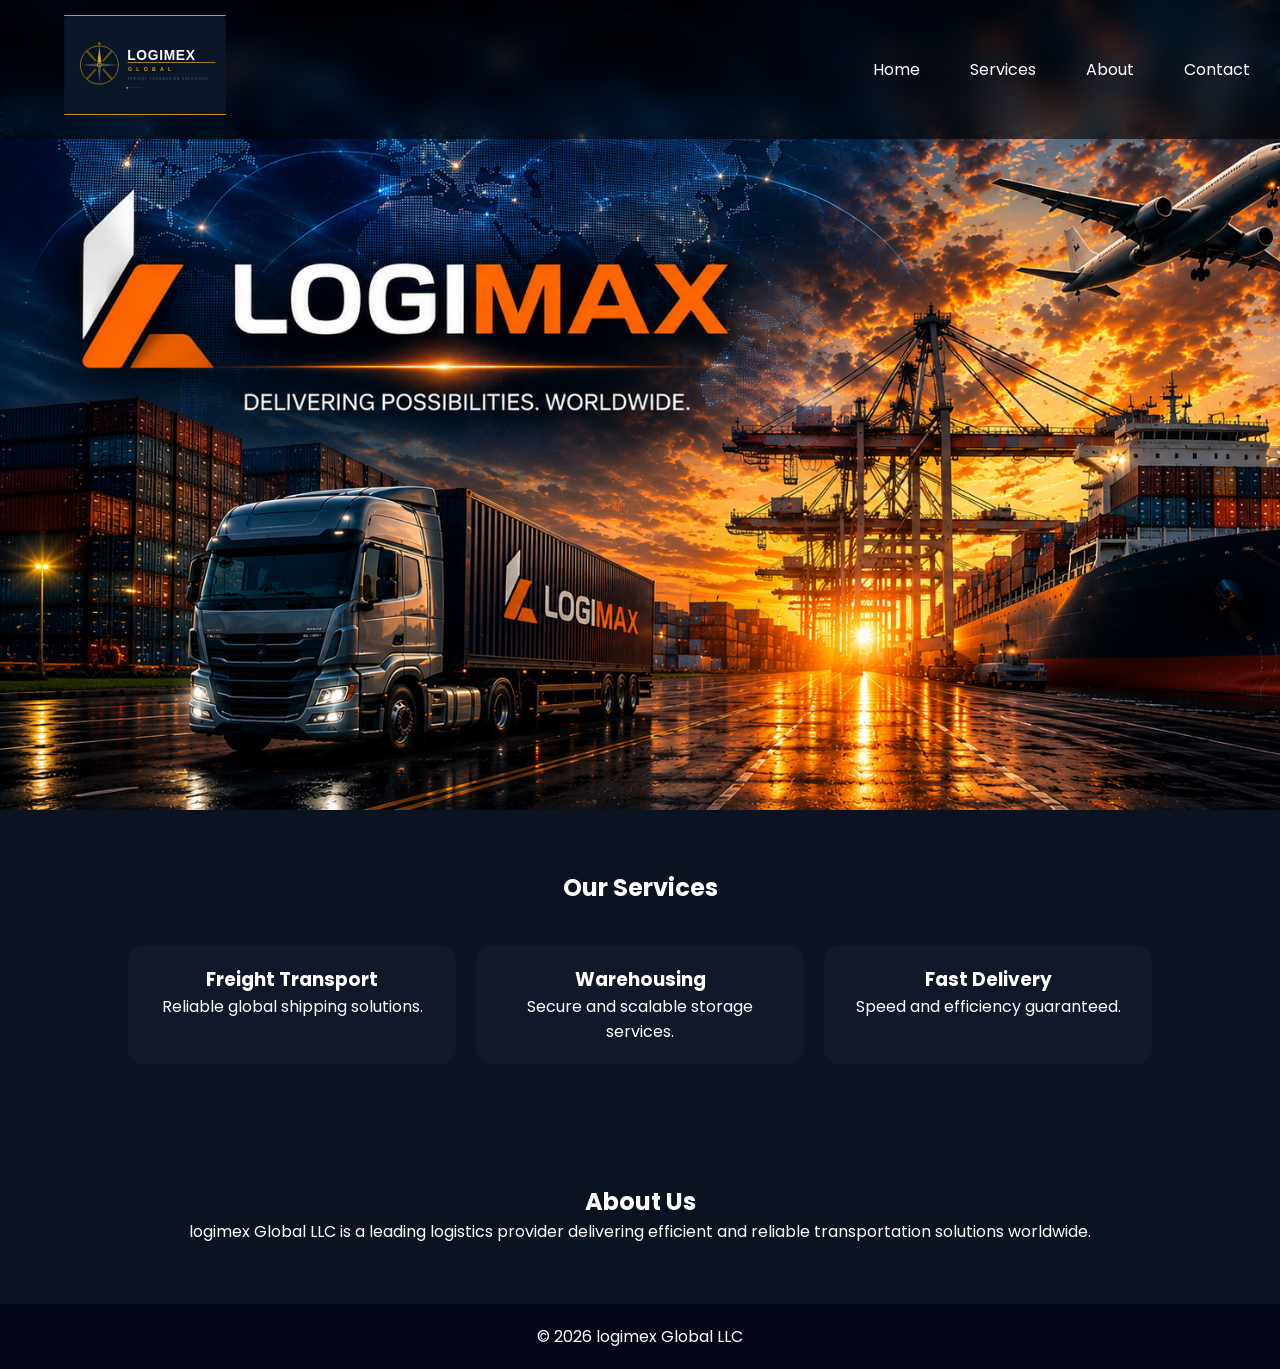
==== index.html @ 24a919c4 "fix logo redirection" ====
<!DOCTYPE html>
<html lang="en">
<head>
  <meta charset="UTF-8">
  <title>logimex Global LLC</title>
  <meta name="viewport" content="width=device-width, initial-scale=1.0">

  <!-- SEO -->
  <meta name="description" content="logimex Global LLC - Premium logistics solutions worldwide">

  <!-- Styles -->
  <link rel="stylesheet" href="style.css">

  <!-- Google Font -->
  <link href="https://fonts.googleapis.com/css2?family=Poppins:wght@300;500;700&display=swap" rel="stylesheet">
</head>

<body>

<!-- NAVBAR -->
<header class="navbar">
  <div class="container">

    <!-- LOGO -->
    <div class="logo">
      <a href="/logimax/#">
        <img src="./assets/logo.svg" alt="Logimex">
      </a>
    </div>

    <!-- NAV LINKS -->
    <nav id="nav-menu" class="nav-menu">
      <a href="#">Home</a>
      <a href="#">Services</a>
      <a href="#">About</a>
      <a href="#">Contact</a>
    </nav>

    <!-- MOBILE MENU BUTTON -->
    <div id="menu-toggle" class="menu-toggle">
      <span></span>
      <span></span>
      <span></span>
    </div>

  </div>
</header>

<!-- HERO -->
<section class="hero">
  <!-- <h1>logimex Global LLC</h1>
  <p>Premium Logistics & Supply Chain Solutions</p>
  <button>Get Started</button> -->
</section>

<!-- SERVICES -->
<section class="services">
  <h2>Our Services</h2>

  <div class="cards">
    <div class="card">
      <h3>Freight Transport</h3>
      <p>Reliable global shipping solutions.</p>
    </div>

    <div class="card">
      <h3>Warehousing</h3>
      <p>Secure and scalable storage services.</p>
    </div>

    <div class="card">
      <h3>Fast Delivery</h3>
      <p>Speed and efficiency guaranteed.</p>
    </div>
  </div>
</section>

<!-- ABOUT -->
<section class="about">
  <h2>About Us</h2>
  <p>
    logimex Global LLC is a leading logistics provider delivering efficient and reliable
    transportation solutions worldwide.
  </p>
</section>

<!-- FOOTER -->
<footer>
  <p>© 2026 logimex Global LLC</p>
</footer>

<script src="script.js"></script>
</body>
</html>
---- style.css ----
* {
  margin: 0;
  padding: 0;
  box-sizing: border-box;
  font-family: 'Poppins', sans-serif;
}

body {
  background: #0b1220;
  color: white;
}

/* NAVBAR */
/* Navbar Base */
.navbar {
  position: fixed;
  width: 100%;
  top: 0;
  background: rgba(0,0,0,0.6);
  backdrop-filter: blur(12px);
  z-index: 1000;
}

/* LOGO */
.logo img {
  height: 100px;
}


.container {
  display: flex;
  justify-content: space-between;
  align-items: center;
  padding: 15px 30px;
}

.logo {
  color: #fff;
  font-size: 22px;
  font-weight: bold;
}

.navbar a {
  color: white;
  margin-left: 20px;
  text-decoration: none;
}

/* HERO */
.hero {
  height: 90vh;
  display: flex;
  flex-direction: column;
  justify-content: center;
  align-items: center;
  background: linear-gradient(135deg, #1e3c72, #2a5298);
  text-align: center;
  background-image: url("./assets/background-desktop.png");
  background-size: cover;
}

.hero h1 {
  font-size: 3rem;
  animation: fadeIn 1s ease-in-out;
}

.hero p {
  margin: 15px 0;
}

.hero button {
  padding: 12px 25px;
  border: none;
  background: white;
  color: black;
  cursor: pointer;
  border-radius: 30px;
  transition: 0.3s;
}

.hero button:hover {
  transform: scale(1.1);
}

/* SERVICES */
.services {
  padding: 60px 10%;
  text-align: center;
}

.cards {
  display: flex;
  gap: 20px;
  margin-top: 40px;
}

.card {
  flex: 1;
  padding: 20px;
  background: #111827;
  border-radius: 15px;
  transition: 0.3s;
}

.card:hover {
  transform: translateY(-10px);
  background: #1f2937;
}

/* ABOUT */
.about {
  padding: 60px 10%;
  text-align: center;
}

/* FOOTER */
footer {
  text-align: center;
  padding: 20px;
  background: #020617;
}


/* Desktop Menu */
.nav-menu {
  display: flex;
  gap: 30px;
}

.nav-menu a {
  color: #fff;
  text-decoration: none;
  transition: 0.3s;
}

.nav-menu a:hover {
  color: #00c6ff;
}


/* Hamburger */
.menu-toggle {
  display: none;
  flex-direction: column;
  cursor: pointer;
}

.menu-toggle span {
  height: 3px;
  width: 25px;
  background: #fff;
  margin: 4px 0;
  transition: 0.4s;
}

/* ANIMATION */
@keyframes fadeIn {
  from { opacity: 0; transform: translateY(20px);}
  to { opacity: 1; transform: translateY(0);}
}

/* MOBILE */
@media(max-width: 768px) {

  .hero {
  height: 90vh;
  display: flex;
  flex-direction: column;
  justify-content: center;
  align-items: center;
  background: linear-gradient(135deg, #1e3c72, #2a5298);
  text-align: center;
  background-image: url("./assets/background-mobile.png");
  background-size: cover;
}

  .cards {
    flex-direction: column;
  }

  .hero h1 {
    font-size: 2rem;
  }

  .navbar {
    flex-direction: column;
    align-items: center;
  }
   .menu-toggle {
    display: flex;
  }

  .nav-menu {
    position: absolute;
    top: 70px;
    right: 0;
    background: rgba(0,0,0,0.9);
    width: 100%;
    flex-direction: column;
    align-items: center;
    gap: 20px;
    padding: 20px 0;

    transform: translateY(-200%);
    transition: 0.4s ease;
  }

  .nav-menu.active {
    transform: translateY(0);
  }
}
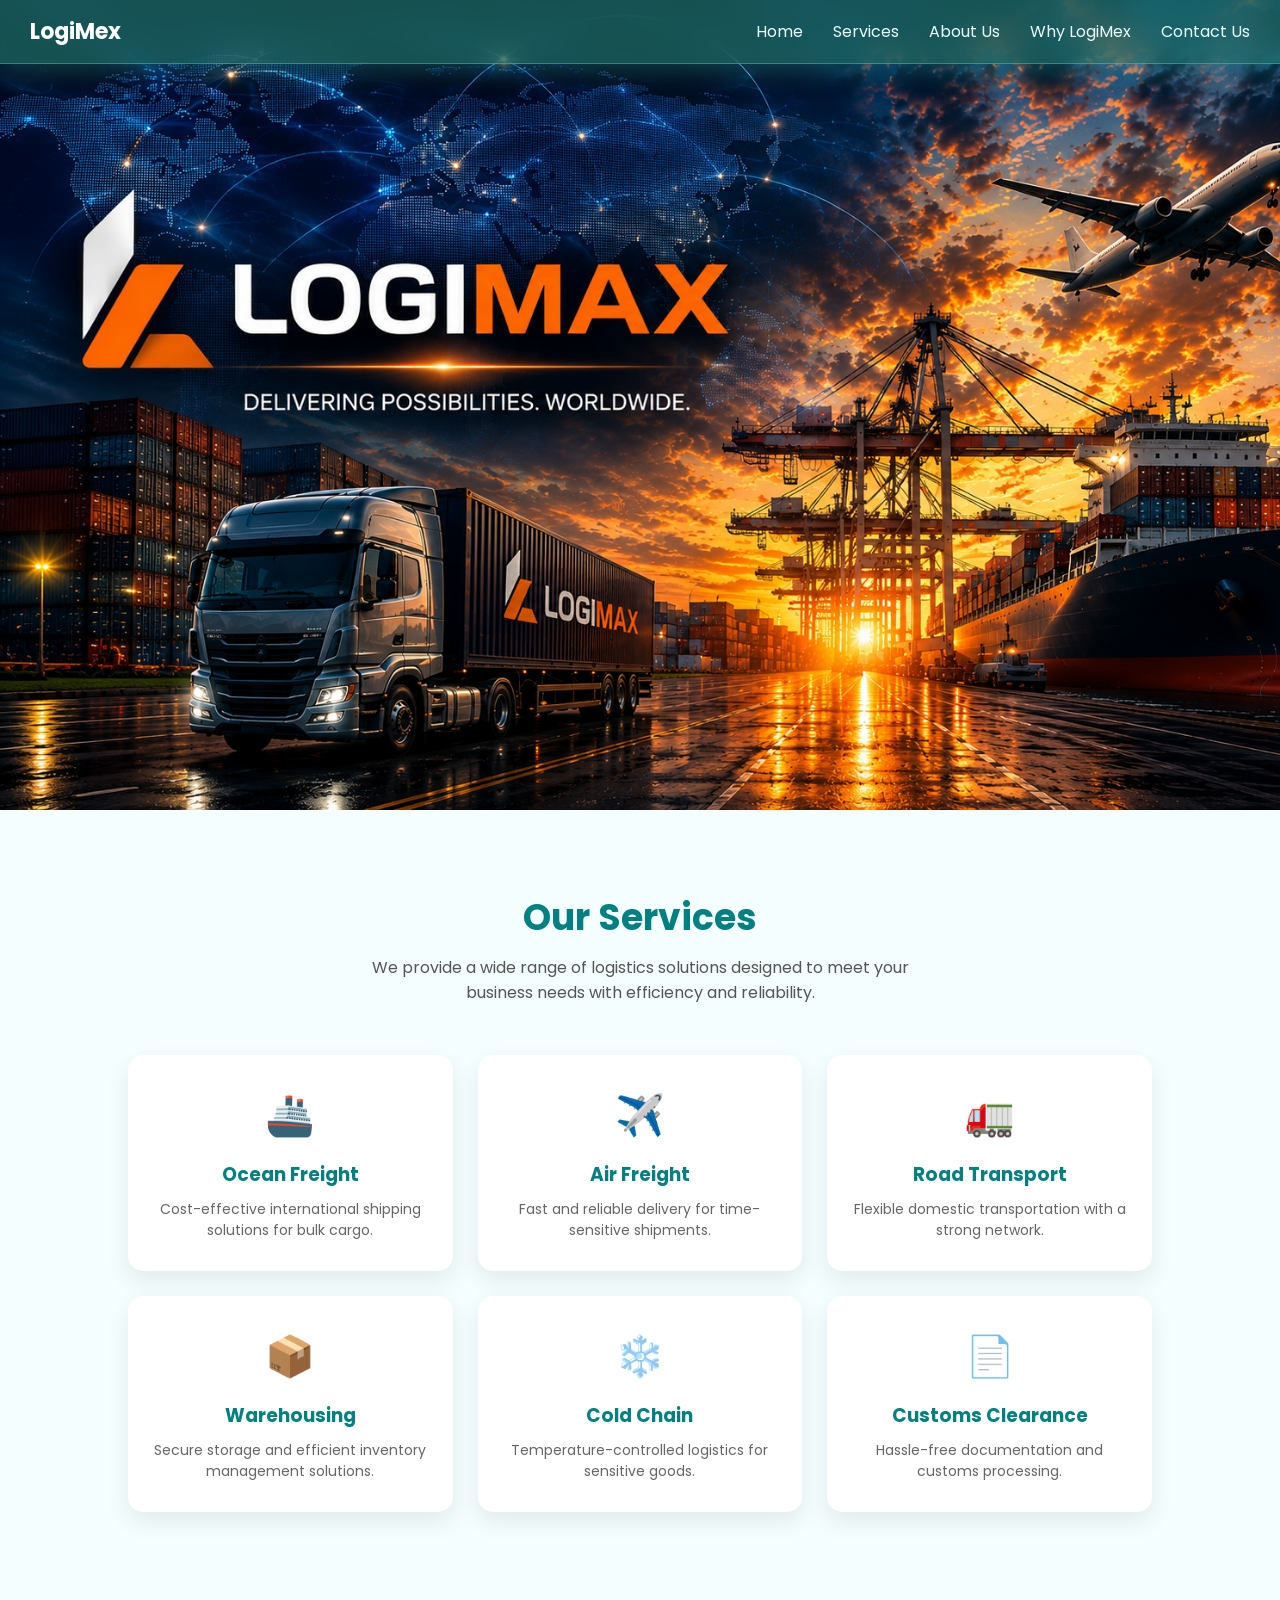
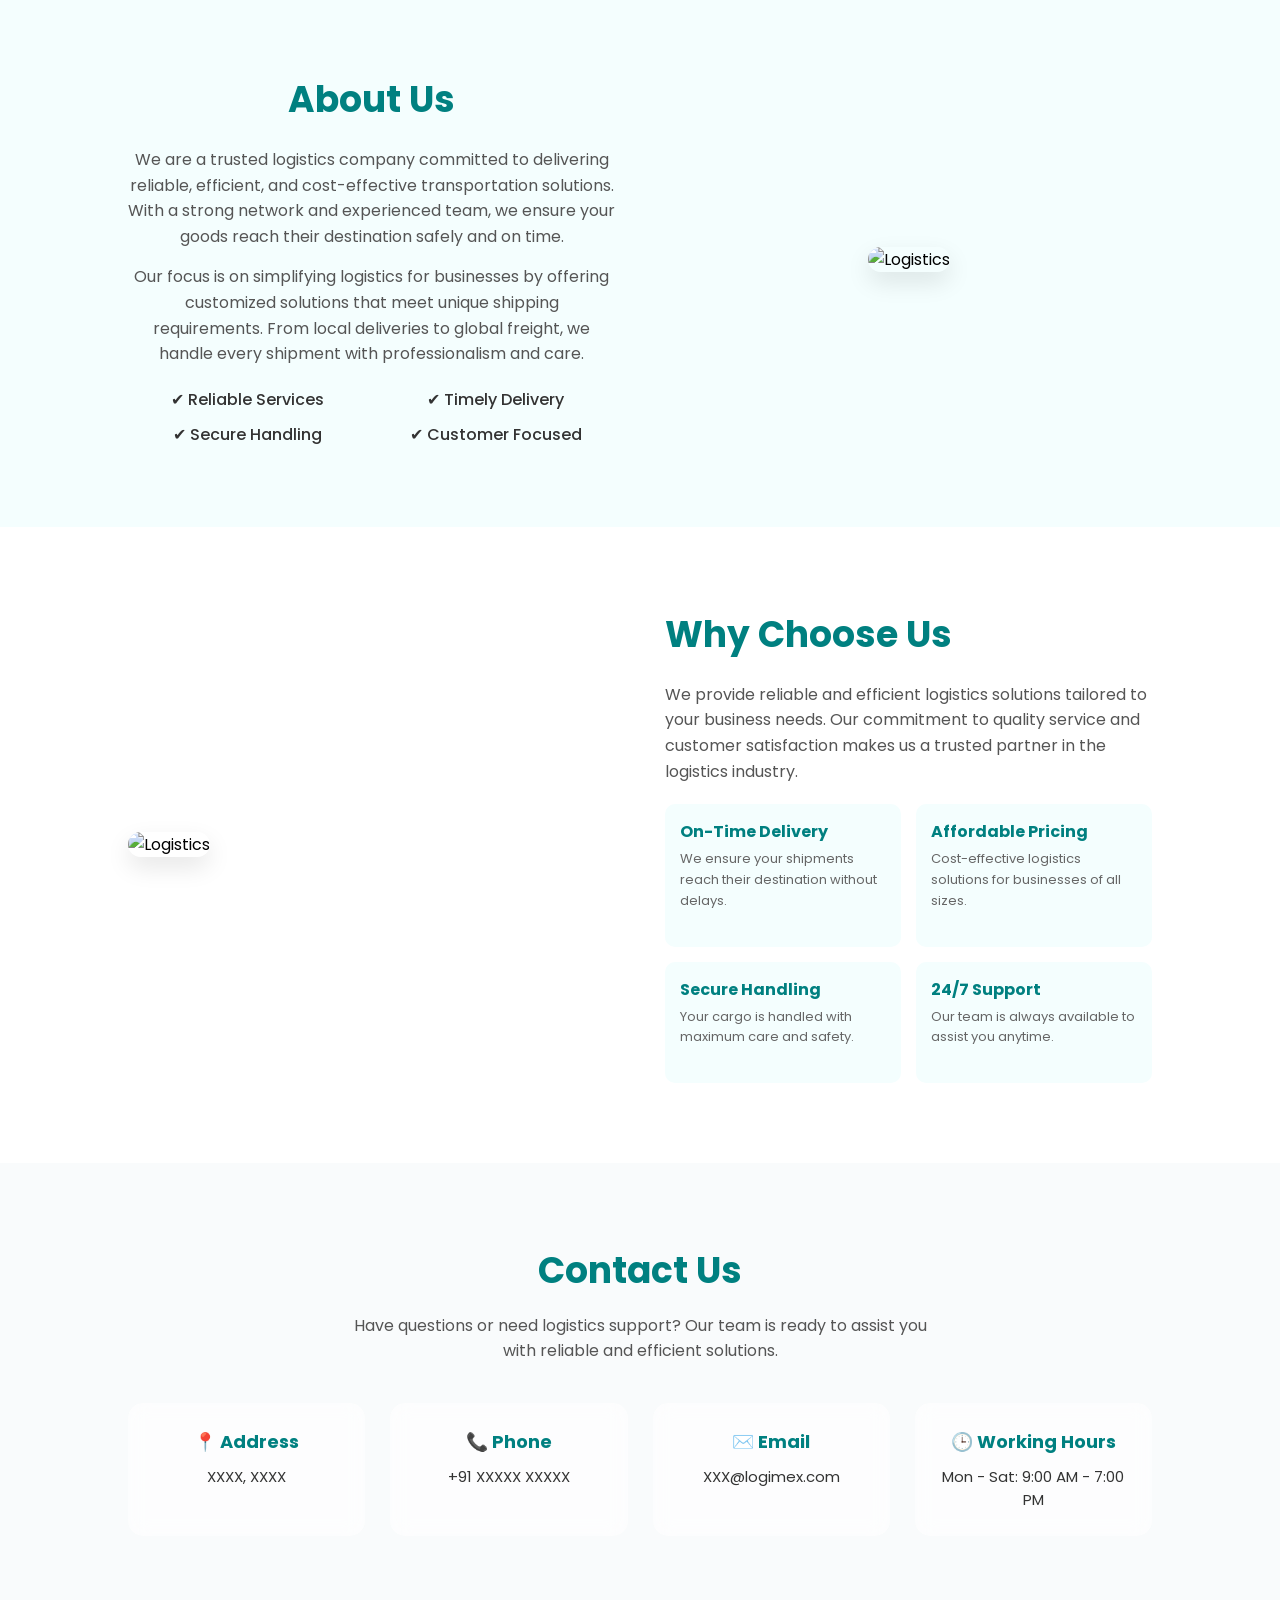
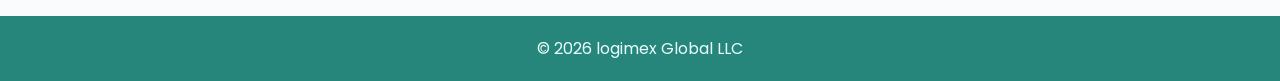
==== commit a7d75999: "Updated design" ====
--- a/index.html
+++ b/index.html
@@ -1,5 +1,6 @@
 <!DOCTYPE html>
 <html lang="en">
+
 <head>
   <meta charset="UTF-8">
   <title>logimex Global LLC</title>
@@ -17,78 +18,222 @@
 
 <body>
 
-<!-- NAVBAR -->
-<header class="navbar">
-  <div class="container">
-
-    <!-- LOGO -->
-    <div class="logo">
-      <a href="/logimax/#">
-        <img src="./assets/logo.svg" alt="Logimex">
-      </a>
-    </div>
-
-    <!-- NAV LINKS -->
-    <nav id="nav-menu" class="nav-menu">
-      <a href="#">Home</a>
-      <a href="#">Services</a>
-      <a href="#">About</a>
-      <a href="#">Contact</a>
-    </nav>
-
-    <!-- MOBILE MENU BUTTON -->
-    <div id="menu-toggle" class="menu-toggle">
-      <span></span>
-      <span></span>
-      <span></span>
-    </div>
-
-  </div>
-</header>
-
-<!-- HERO -->
-<section class="hero">
-  <!-- <h1>logimex Global LLC</h1>
+  <!-- NAVBAR -->
+  <header class="navbar">
+    <div class="container">
+
+      <!-- LOGO -->
+      <div class="logo">
+        LogiMex
+      </div>
+
+      <!-- NAV LINKS -->
+      <nav id="nav-menu" class="nav-menu">
+        <a href="#">Home</a>
+        <a href="#services">Services</a>
+        <a href="#about-us">About Us</a>
+        <a href="#why-choose-us">Why LogiMex</a>
+        <a href="#contact-us">Contact Us</a>
+      </nav>
+
+      <!-- MOBILE MENU BUTTON -->
+      <div id="menu-toggle" class="menu-toggle">
+        <span></span>
+        <span></span>
+        <span></span>
+      </div>
+
+    </div>
+  </header>
+
+  <!-- HERO -->
+  <section class="hero">
+    <!-- <h1>logimex Global LLC</h1>
   <p>Premium Logistics & Supply Chain Solutions</p>
   <button>Get Started</button> -->
-</section>
-
-<!-- SERVICES -->
-<section class="services">
-  <h2>Our Services</h2>
-
-  <div class="cards">
-    <div class="card">
-      <h3>Freight Transport</h3>
-      <p>Reliable global shipping solutions.</p>
-    </div>
-
-    <div class="card">
-      <h3>Warehousing</h3>
-      <p>Secure and scalable storage services.</p>
-    </div>
-
-    <div class="card">
-      <h3>Fast Delivery</h3>
-      <p>Speed and efficiency guaranteed.</p>
-    </div>
-  </div>
-</section>
-
-<!-- ABOUT -->
-<section class="about">
-  <h2>About Us</h2>
-  <p>
-    logimex Global LLC is a leading logistics provider delivering efficient and reliable
-    transportation solutions worldwide.
-  </p>
-</section>
-
-<!-- FOOTER -->
-<footer>
-  <p>© 2026 logimex Global LLC</p>
-</footer>
-
-<script src="script.js"></script>
+  </section>
+
+  <!-- SERVICES SECTION -->
+  <section class="services" id="services">
+    <div class="services-container">
+
+      <!-- HEADING -->
+      <div class="services-header">
+        <h2>Our Services</h2>
+        <p>
+          We provide a wide range of logistics solutions designed to meet your business needs
+          with efficiency and reliability.
+        </p>
+      </div>
+
+      <!-- SERVICES GRID -->
+      <div class="services-grid">
+
+        <div class="service-card">
+          <div class="icon">🚢</div>
+          <h3>Ocean Freight</h3>
+          <p>Cost-effective international shipping solutions for bulk cargo.</p>
+        </div>
+
+        <div class="service-card">
+          <div class="icon">✈️</div>
+          <h3>Air Freight</h3>
+          <p>Fast and reliable delivery for time-sensitive shipments.</p>
+        </div>
+
+        <div class="service-card">
+          <div class="icon">🚛</div>
+          <h3>Road Transport</h3>
+          <p>Flexible domestic transportation with a strong network.</p>
+        </div>
+
+        <div class="service-card">
+          <div class="icon">📦</div>
+          <h3>Warehousing</h3>
+          <p>Secure storage and efficient inventory management solutions.</p>
+        </div>
+
+        <div class="service-card">
+          <div class="icon">❄️</div>
+          <h3>Cold Chain</h3>
+          <p>Temperature-controlled logistics for sensitive goods.</p>
+        </div>
+
+        <div class="service-card">
+          <div class="icon">📄</div>
+          <h3>Customs Clearance</h3>
+          <p>Hassle-free documentation and customs processing.</p>
+        </div>
+
+      </div>
+
+    </div>
+  </section>
+  <!-- ABOUT -->
+  <!-- ABOUT US SECTION -->
+  <section class="about" id="about-us">
+    <div class="about-container">
+
+      <!-- LEFT CONTENT -->
+      <div class="about-text">
+        <h2>About Us</h2>
+        <p>
+          We are a trusted logistics company committed to delivering reliable, efficient,
+          and cost-effective transportation solutions. With a strong network and experienced
+          team, we ensure your goods reach their destination safely and on time.
+        </p>
+
+        <p>
+          Our focus is on simplifying logistics for businesses by offering customized
+          solutions that meet unique shipping requirements. From local deliveries to
+          global freight, we handle every shipment with professionalism and care.
+        </p>
+
+        <!-- FEATURES -->
+        <div class="about-features">
+          <div>✔ Reliable Services</div>
+          <div>✔ Timely Delivery</div>
+          <div>✔ Secure Handling</div>
+          <div>✔ Customer Focused</div>
+        </div>
+      </div>
+
+      <!-- RIGHT IMAGE -->
+      <div class="about-image">
+        <img src="https://images.unsplash.com/photo-1586528116311-ad8dd3c8310d" alt="Logistics">
+      </div>
+
+    </div>
+  </section>
+
+
+
+  <!-- WHY CHOOSE US SECTION -->
+  <section class="why" id="why">
+    <div class="why-container">
+
+      <!-- LEFT IMAGE -->
+      <div class="why-image">
+        <img src="https://images.unsplash.com/photo-1601584115197-04ecc0da31d7" alt="Logistics">
+      </div>
+
+      <!-- RIGHT CONTENT -->
+      <div class="why-text">
+        <h2>Why Choose Us</h2>
+        <p>
+          We provide reliable and efficient logistics solutions tailored to your business needs.
+          Our commitment to quality service and customer satisfaction makes us a trusted partner
+          in the logistics industry.
+        </p>
+
+        <!-- FEATURES GRID -->
+        <div class="why-features">
+
+          <div class="why-card">
+            <h3>On-Time Delivery</h3>
+            <p>We ensure your shipments reach their destination without delays.</p>
+          </div>
+
+          <div class="why-card">
+            <h3>Affordable Pricing</h3>
+            <p>Cost-effective logistics solutions for businesses of all sizes.</p>
+          </div>
+
+          <div class="why-card">
+            <h3>Secure Handling</h3>
+            <p>Your cargo is handled with maximum care and safety.</p>
+          </div>
+
+          <div class="why-card">
+            <h3>24/7 Support</h3>
+            <p>Our team is always available to assist you anytime.</p>
+          </div>
+
+        </div>
+      </div>
+
+    </div>
+  </section>
+
+  <section class="contact-section" id="contact">
+    <div class="contact-container">
+
+      <h2>Contact Us</h2>
+      <p class="contact-intro">
+        Have questions or need logistics support? Our team is ready to assist you with reliable and efficient solutions.
+      </p>
+
+      <div class="contact-grid">
+        <div class="contact-card">
+          <h3>📍 Address</h3>
+          <p>XXXX, XXXX</p>
+        </div>
+
+        <div class="contact-card">
+          <h3>📞 Phone</h3>
+          <p>+91 XXXXX XXXXX</p>
+        </div>
+
+        <div class="contact-card">
+          <h3>✉️ Email</h3>
+          <p>XXX@logimex.com</p>
+        </div>
+
+        <div class="contact-card">
+          <h3>🕒 Working Hours</h3>
+          <p>Mon - Sat: 9:00 AM - 7:00 PM</p>
+        </div>
+      </div>
+
+    </div>
+  </section>
+
+  <!-- FOOTER -->
+  <footer>
+    <p>© 2026 logimex Global LLC</p>
+  </footer>
+
+  <script src="script.js"></script>
 </body>
+
 </html>
--- a/style.css
+++ b/style.css
@@ -1,3 +1,4 @@
+/* RESET */
 * {
   margin: 0;
   padding: 0;
@@ -5,27 +6,30 @@
   font-family: 'Poppins', sans-serif;
 }
 
+html {
+  scroll-behavior: smooth;
+}
+
+/* BODY */
 body {
-  background: #0b1220;
-  color: white;
-}
-
-/* NAVBAR */
-/* Navbar Base */
+  background: #ffffff;
+  color: #000000;
+}
+
+/* ================= NAVBAR ================= */
 .navbar {
   position: fixed;
   width: 100%;
   top: 0;
-  background: rgba(0,0,0,0.6);
-  backdrop-filter: blur(12px);
   z-index: 1000;
-}
-
-/* LOGO */
-.logo img {
-  height: 100px;
-}
-
+
+  background: rgba(38, 134, 124, 0.6);
+  backdrop-filter: blur(14px);
+  -webkit-backdrop-filter: blur(14px);
+
+  border-bottom: 1px solid rgba(140, 236, 226, 0.3);
+  box-shadow: 0 8px 25px rgba(64, 224, 208, 0.25);
+}
 
 .container {
   display: flex;
@@ -34,27 +38,72 @@
   padding: 15px 30px;
 }
 
+/* LOGO */
 .logo {
-  color: #fff;
+  color: #ffffff;
   font-size: 22px;
   font-weight: bold;
 }
 
-.navbar a {
-  color: white;
-  margin-left: 20px;
+/* NAV MENU */
+.nav-menu {
+  display: flex;
+  gap: 30px;
+}
+
+.nav-menu a {
+  position: relative;
+  color: #eafffd;
   text-decoration: none;
-}
-
-/* HERO */
+  transition: 0.3s;
+}
+
+/* HOVER */
+.nav-menu a:hover {
+  color: #40E0D0;
+}
+
+/* UNDERLINE */
+.nav-menu a::after {
+  content: "";
+  position: absolute;
+  left: 0;
+  bottom: -5px;
+  width: 0%;
+  height: 2px;
+  background: #40E0D0;
+  transition: 0.3s;
+}
+
+.nav-menu a:hover::after {
+  width: 100%;
+}
+
+/* HAMBURGER */
+.menu-toggle {
+  display: none;
+  flex-direction: column;
+  cursor: pointer;
+}
+
+.menu-toggle span {
+  height: 3px;
+  width: 25px;
+  background: #8CECE2;
+  margin: 4px 0;
+  transition: 0.4s;
+}
+
+/* ================= HERO ================= */
 .hero {
   height: 90vh;
   display: flex;
   flex-direction: column;
   justify-content: center;
   align-items: center;
-  background: linear-gradient(135deg, #1e3c72, #2a5298);
-  text-align: center;
+  text-align: center;
+
+  background: linear-gradient(135deg, #26867C, #40E0D0);
   background-image: url("./assets/background-desktop.png");
   background-size: cover;
 }
@@ -62,27 +111,32 @@
 .hero h1 {
   font-size: 3rem;
   animation: fadeIn 1s ease-in-out;
+  text-shadow: 0 0 15px rgba(64, 224, 208, 0.6);
 }
 
 .hero p {
   margin: 15px 0;
-}
-
+  color: #ccfbf7;
+}
+
+/* BUTTON */
 .hero button {
   padding: 12px 25px;
   border: none;
-  background: white;
-  color: black;
+  background: #40E0D0;
+  color: #063b38;
   cursor: pointer;
   border-radius: 30px;
   transition: 0.3s;
+  font-weight: 600;
 }
 
 .hero button:hover {
   transform: scale(1.1);
-}
-
-/* SERVICES */
+  background: #8CECE2;
+}
+
+/* ================= SERVICES ================= */
 .services {
   padding: 60px 10%;
   text-align: center;
@@ -97,82 +151,319 @@
 .card {
   flex: 1;
   padding: 20px;
-  background: #111827;
+  background: rgba(38, 134, 124, 0.4);
   border-radius: 15px;
   transition: 0.3s;
+
+  backdrop-filter: blur(10px);
+  border: 1px solid rgba(140, 236, 226, 0.2);
 }
 
 .card:hover {
   transform: translateY(-10px);
-  background: #1f2937;
-}
-
-/* ABOUT */
+  background: rgba(38, 134, 124, 0.6);
+  border-color: #40E0D0;
+}
+
+/* features */
+.features {
+  padding: 60px 10%;
+  text-align: center;
+}
+
+
+/* CTA */
+.cta {
+  text-align: center;
+  padding: 60px 20px;
+  background: #008080;
+  color: white;
+}
+
+.cta h2 {
+  margin-bottom: 15px;
+}
+
+.cta button {
+  padding: 12px 25px;
+  border: none;
+  background: white;
+  color: #008080;
+  font-weight: bold;
+  border-radius: 25px;
+  cursor: pointer;
+}
+
+/* ================= ABOUT ================= */
 .about {
   padding: 60px 10%;
   text-align: center;
 }
 
-/* FOOTER */
+/* ================= FOOTER ================= */
 footer {
   text-align: center;
   padding: 20px;
-  background: #020617;
-}
-
-
-/* Desktop Menu */
-.nav-menu {
+  background: #26867C;
+  color: #eafffd;
+}
+
+/* ABOUT SECTION */
+.about {
+  padding: 80px 10%;
+  background: #f4fefe;
+}
+
+.about-container {
   display: flex;
-  gap: 30px;
-}
-
-.nav-menu a {
-  color: #fff;
-  text-decoration: none;
+  align-items: center;
+  gap: 50px;
+  flex-wrap: wrap;
+}
+
+/* TEXT */
+.about-text {
+  flex: 1;
+}
+
+.about-text h2 {
+  font-size: 36px;
+  margin-bottom: 20px;
+  color: #008080;
+}
+
+.about-text p {
+  margin-bottom: 15px;
+  color: #555;
+  line-height: 1.6;
+}
+
+/* FEATURES */
+.about-features {
+  margin-top: 20px;
+  display: grid;
+  grid-template-columns: repeat(2, 1fr);
+  gap: 10px;
+  font-weight: 500;
+  color: #333;
+}
+
+/* IMAGE */
+.about-image {
+  flex: 1;
+}
+
+.about-image img {
+  width: 100%;
+  border-radius: 15px;
+  box-shadow: 0 10px 25px rgba(0, 0, 0, 0.1);
+}
+
+
+/* WHY SECTION */
+.why {
+  padding: 80px 10%;
+  background: #ffffff;
+}
+
+.why-container {
+  display: flex;
+  align-items: center;
+  gap: 50px;
+  flex-wrap: wrap;
+}
+
+/* IMAGE */
+.why-image {
+  flex: 1;
+}
+
+.why-image img {
+  width: 100%;
+  border-radius: 15px;
+  box-shadow: 0 10px 25px rgba(0, 0, 0, 0.1);
+}
+
+/* TEXT */
+.why-text {
+  flex: 1;
+}
+
+.why-text h2 {
+  font-size: 36px;
+  margin-bottom: 20px;
+  color: #008080;
+}
+
+.why-text p {
+  margin-bottom: 20px;
+  color: #555;
+  line-height: 1.6;
+}
+
+/* FEATURES GRID */
+.why-features {
+  display: grid;
+  grid-template-columns: repeat(2, 1fr);
+  gap: 15px;
+}
+
+.why-card {
+  background: #f4fefe;
+  padding: 15px;
+  border-radius: 10px;
   transition: 0.3s;
 }
 
-.nav-menu a:hover {
-  color: #00c6ff;
-}
-
-
-/* Hamburger */
-.menu-toggle {
-  display: none;
-  flex-direction: column;
-  cursor: pointer;
-}
-
-.menu-toggle span {
-  height: 3px;
-  width: 25px;
-  background: #fff;
-  margin: 4px 0;
-  transition: 0.4s;
-}
-
-/* ANIMATION */
+.why-card:hover {
+  transform: translateY(-5px);
+  background: #e0f7f7;
+}
+
+.why-card h3 {
+  font-size: 16px;
+  margin-bottom: 5px;
+  color: #008080;
+}
+
+.why-card p {
+  font-size: 13px;
+  color: #666;
+}
+
+/* SERVICES SECTION */
+.services {
+  padding: 80px 10%;
+  background: #f4fefe;
+}
+
+/* HEADER */
+.services-header {
+  text-align: center;
+  margin-bottom: 50px;
+}
+
+.services-header h2 {
+  font-size: 36px;
+  color: #008080;
+  margin-bottom: 10px;
+}
+
+.services-header p {
+  color: #555;
+  max-width: 600px;
+  margin: auto;
+}
+
+/* GRID */
+.services-grid {
+  display: grid;
+  grid-template-columns: repeat(auto-fit, minmax(250px, 1fr));
+  gap: 25px;
+}
+
+/* CARD */
+.service-card {
+  background: #ffffff;
+  padding: 30px 20px;
+  border-radius: 15px;
+  text-align: center;
+  box-shadow: 0 10px 25px rgba(0, 0, 0, 0.08);
+  transition: 0.3s;
+}
+
+.service-card:hover {
+  transform: translateY(-8px);
+  background: #e0f7f7;
+}
+
+/* ICON */
+.icon {
+  font-size: 40px;
+  margin-bottom: 15px;
+}
+
+/* TEXT */
+.service-card h3 {
+  margin-bottom: 10px;
+  color: #008080;
+}
+
+.service-card p {
+  font-size: 14px;
+  color: #666;
+}
+
+
+.contact-section {
+    padding: 80px 10%;
+    background: #f9fbfc;
+    text-align: center;
+}
+
+.contact-container h2 {
+    font-size: 36px;
+    color: #008080;
+    margin-bottom: 15px;
+}
+
+.contact-intro {
+    max-width: 600px;
+    margin: 0 auto 40px;
+    color: #555;
+    font-size: 16px;
+}
+
+.contact-grid {
+    display: grid;
+    grid-template-columns: repeat(4, 1fr);
+    gap: 25px;
+}
+
+.contact-card {
+    background: rgba(255, 255, 255, 0.6);
+    backdrop-filter: blur(10px);
+    border-radius: 15px;
+    padding: 25px;
+    transition: 0.3s ease;
+}
+
+.contact-card h3 {
+    color: #008080;
+    margin-bottom: 10px;
+    font-size: 18px;
+}
+
+.contact-card p {
+    color: #333;
+    font-size: 15px;
+}
+
+.contact-card:hover {
+    transform: translateY(-5px);
+}
+
+/* ================= ANIMATION ================= */
 @keyframes fadeIn {
-  from { opacity: 0; transform: translateY(20px);}
-  to { opacity: 1; transform: translateY(0);}
-}
-
-/* MOBILE */
+  from {
+    opacity: 0;
+    transform: translateY(20px);
+  }
+
+  to {
+    opacity: 1;
+    transform: translateY(0);
+  }
+}
+
+/* ================= MOBILE ================= */
 @media(max-width: 768px) {
 
   .hero {
-  height: 90vh;
-  display: flex;
-  flex-direction: column;
-  justify-content: center;
-  align-items: center;
-  background: linear-gradient(135deg, #1e3c72, #2a5298);
-  text-align: center;
-  background-image: url("./assets/background-mobile.png");
-  background-size: cover;
-}
+    background: linear-gradient(135deg, #26867C, #40E0D0);
+    background-image: url("./assets/background-mobile.png");
+    background-size: cover;
+  }
 
   .cards {
     flex-direction: column;
@@ -182,11 +473,7 @@
     font-size: 2rem;
   }
 
-  .navbar {
-    flex-direction: column;
-    align-items: center;
-  }
-   .menu-toggle {
+  .menu-toggle {
     display: flex;
   }
 
@@ -194,8 +481,11 @@
     position: absolute;
     top: 70px;
     right: 0;
-    background: rgba(0,0,0,0.9);
     width: 100%;
+
+    background: rgba(38, 134, 124, 0.95);
+    backdrop-filter: blur(14px);
+
     flex-direction: column;
     align-items: center;
     gap: 20px;
@@ -208,4 +498,92 @@
   .nav-menu.active {
     transform: translateY(0);
   }
+
+  .about-container {
+    flex-direction: column;
+  }
+
+  .why-container {
+    flex-direction: column;
+  }
+
+  .why-text {
+    order: 1;
+    text-align: center;
+  }
+
+  .why-image {
+    order: 2;
+  }
+
+  .why-features {
+    grid-template-columns: 1fr;
+  }
+
+  /* SERVICES SECTION */
+  .services {
+    padding: 80px 10%;
+    background: #f4fefe;
+  }
+
+  /* HEADER */
+  .services-header {
+    text-align: center;
+    margin-bottom: 50px;
+  }
+
+  .services-header h2 {
+    font-size: 36px;
+    color: #008080;
+    margin-bottom: 10px;
+  }
+
+  .services-header p {
+    color: #555;
+    max-width: 600px;
+    margin: auto;
+  }
+
+  /* GRID */
+  .services-grid {
+    display: grid;
+    grid-template-columns: repeat(auto-fit, minmax(250px, 1fr));
+    gap: 25px;
+  }
+
+  /* CARD */
+  .service-card {
+    background: #ffffff;
+    padding: 30px 20px;
+    border-radius: 15px;
+    text-align: center;
+    box-shadow: 0 10px 25px rgba(0, 0, 0, 0.08);
+    transition: 0.3s;
+  }
+
+  .service-card:hover {
+    transform: translateY(-8px);
+    background: #e0f7f7;
+  }
+
+  /* ICON */
+  .icon {
+    font-size: 40px;
+    margin-bottom: 15px;
+  }
+
+  /* TEXT */
+  .service-card h3 {
+    margin-bottom: 10px;
+    color: #008080;
+  }
+
+  .service-card p {
+    font-size: 14px;
+    color: #666;
+  }
+
+  .contact-grid {
+        grid-template-columns: 1fr;
+    }
 }
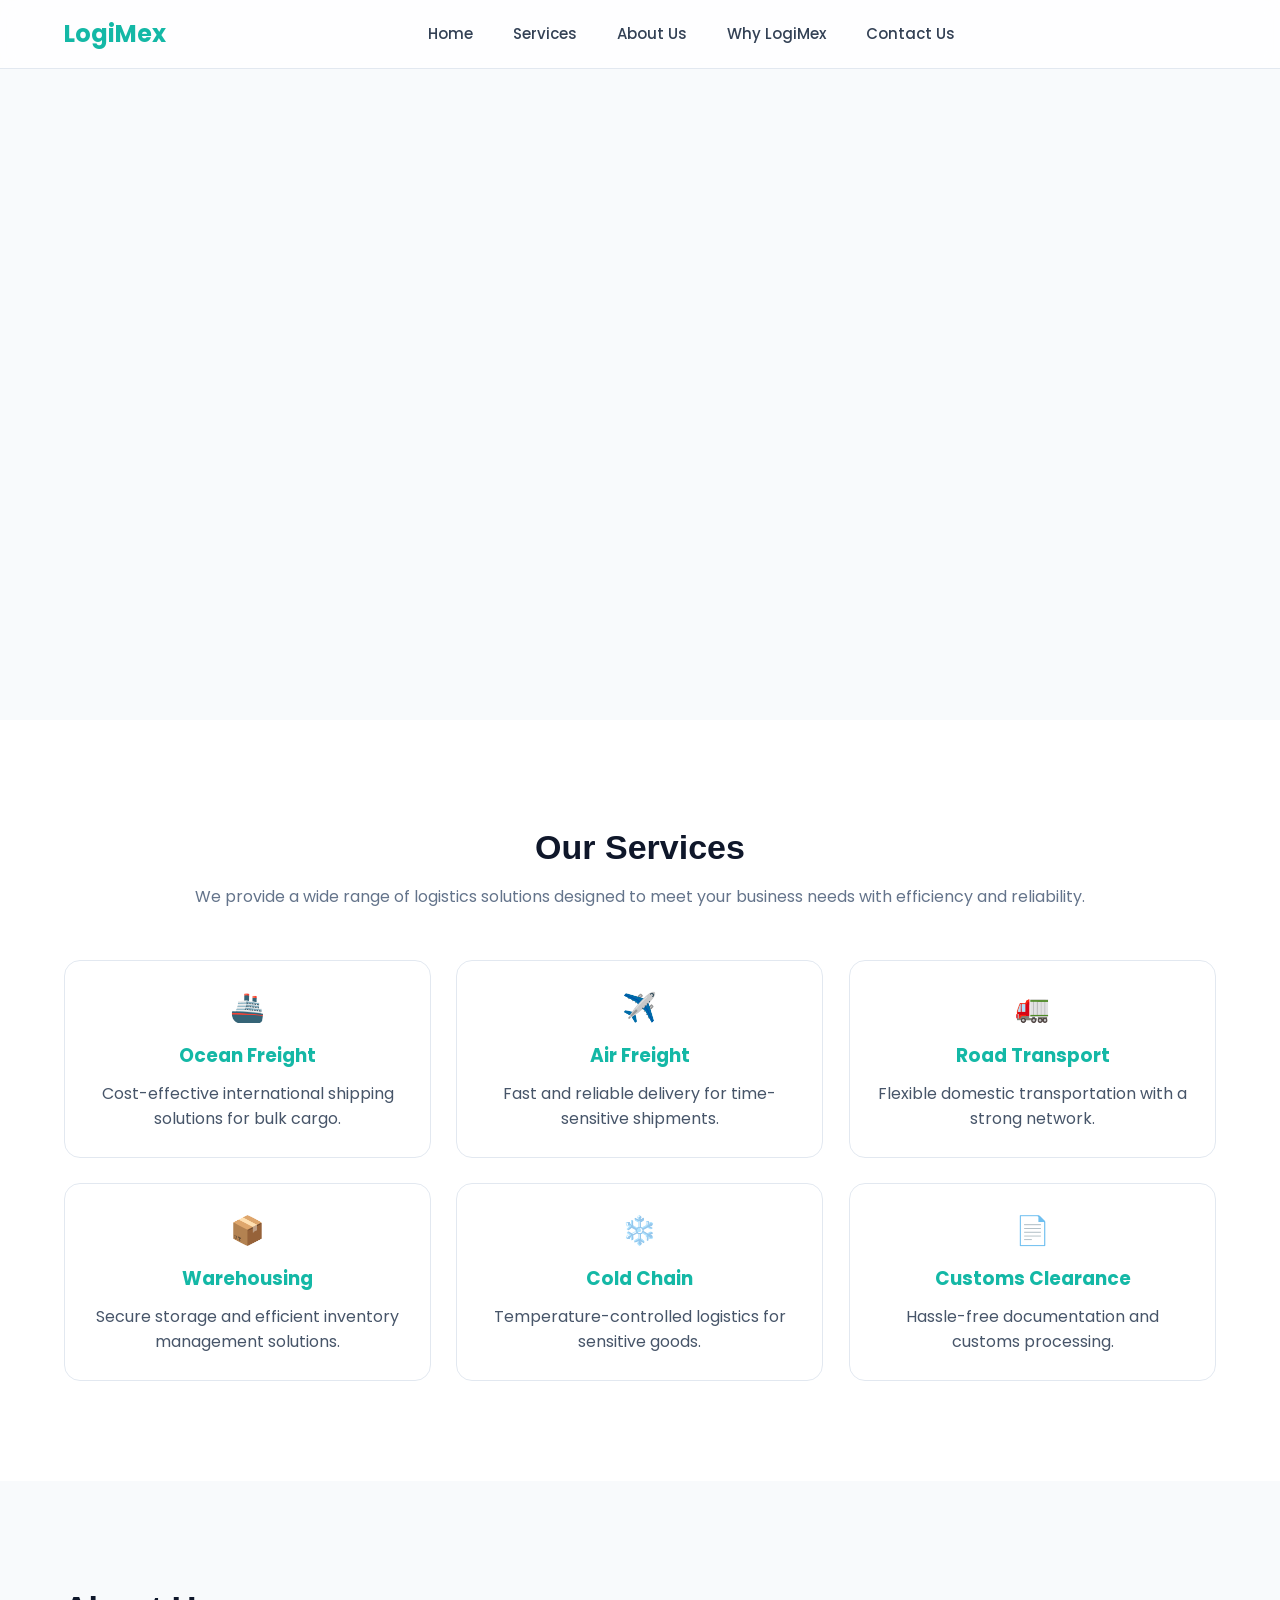
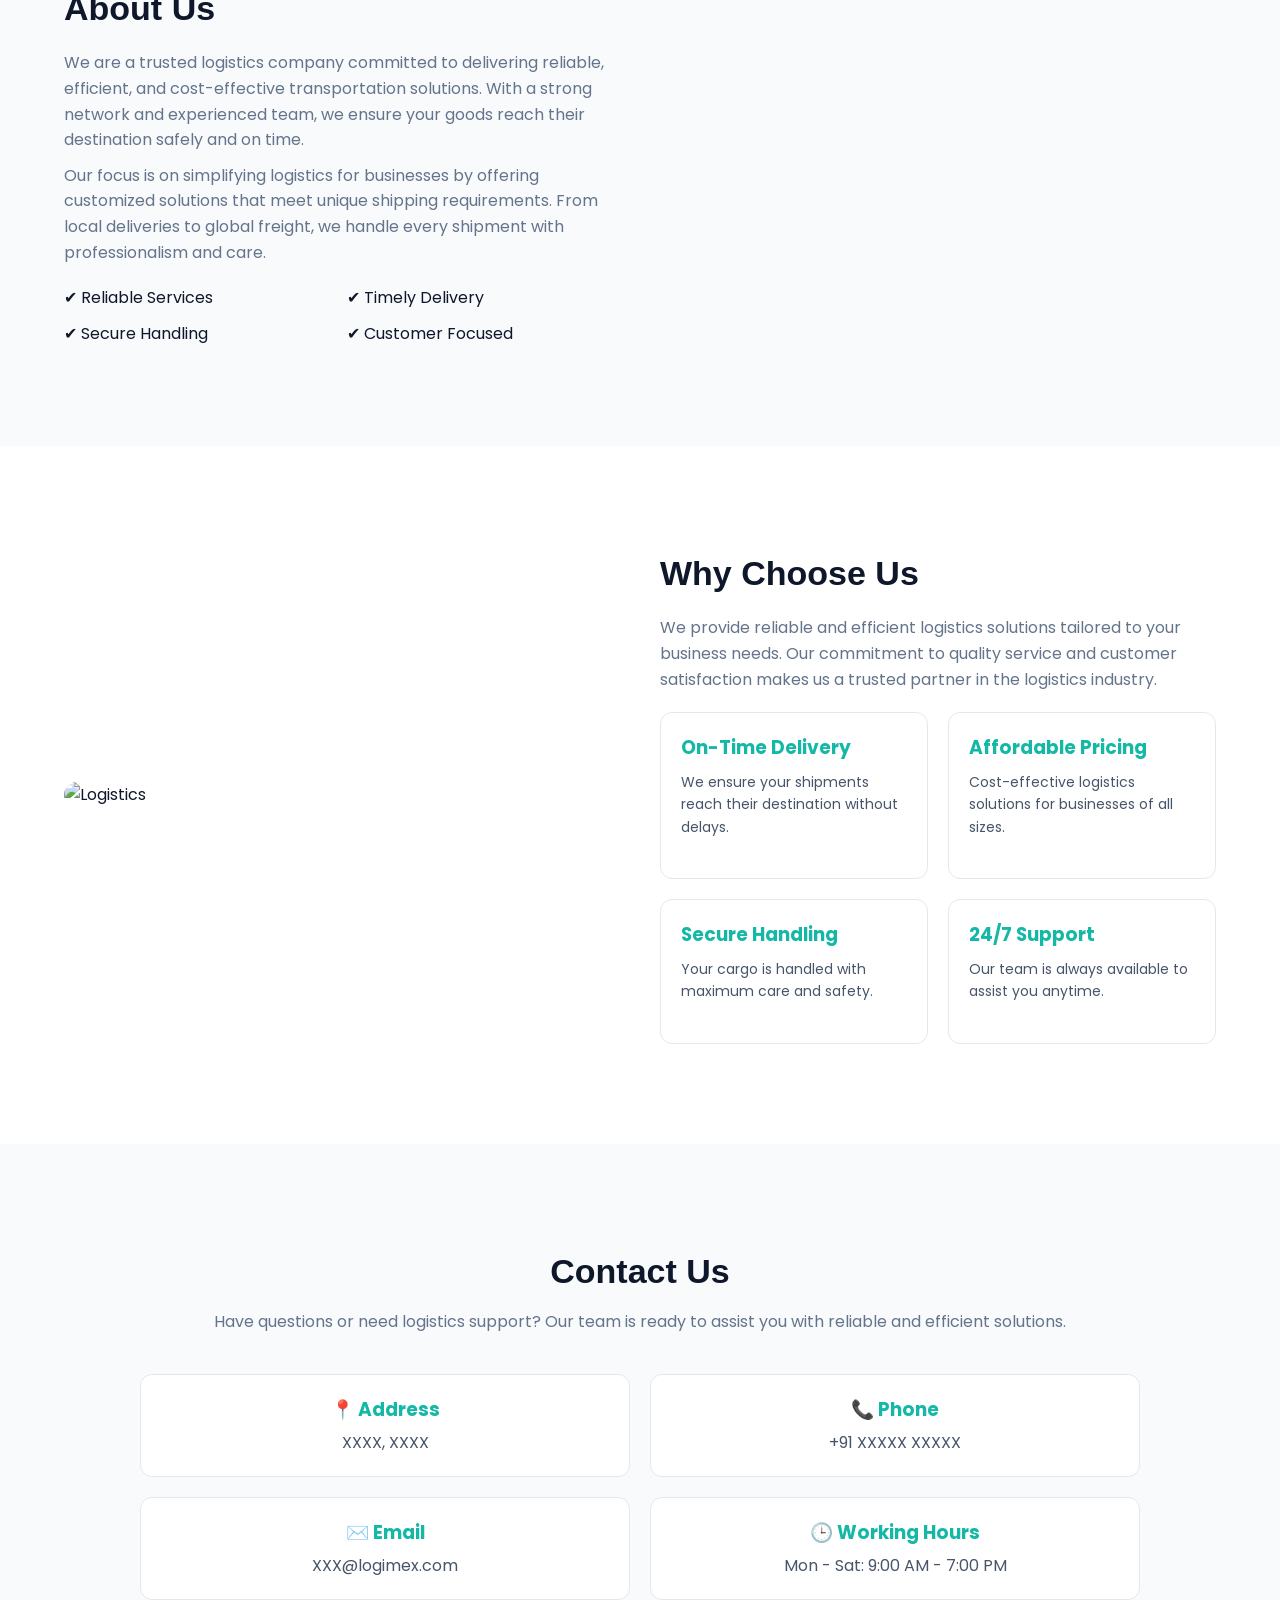
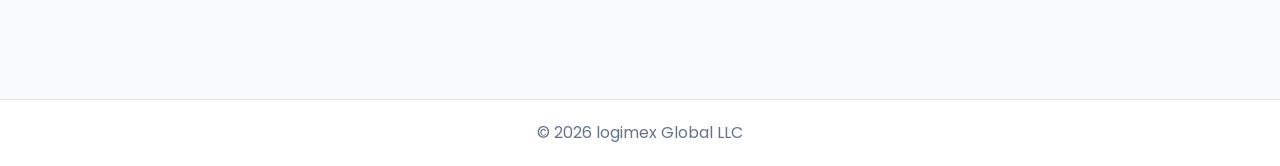
==== commit 018584af: "Updated layout with turquoise colors" ====
--- a/index.html
+++ b/index.html
@@ -14,6 +14,40 @@
 
   <!-- Google Font -->
   <link href="https://fonts.googleapis.com/css2?family=Poppins:wght@300;500;700&display=swap" rel="stylesheet">
+  <link href="https://unpkg.com/aos@2.3.4/dist/aos.css" rel="stylesheet">
+
+  <script src="https://unpkg.com/aos@2.3.4/dist/aos.js"></script>
+
+<script>
+  document.addEventListener("DOMContentLoaded", function () {
+    AOS.init({
+      duration: 800,        // faster on mobile
+      once: false,
+      offset: 80,           // smaller trigger distance
+      disable: window.innerWidth < 480 ? true : false
+    });
+  });
+  
+</script>
+<script>
+  document.querySelectorAll('a[href^="#"]').forEach(link => {
+    link.addEventListener("click", function (e) {
+      e.preventDefault();
+
+      const target = document.querySelector(this.getAttribute("href"));
+
+      if (target) {
+        target.scrollIntoView({
+          behavior: "smooth"
+        });
+
+        setTimeout(() => {
+          AOS.refresh();
+        }, 300);
+      }
+    });
+  });
+</script>
 </head>
 
 <body>
@@ -58,7 +92,7 @@
     <div class="services-container">
 
       <!-- HEADING -->
-      <div class="services-header">
+      <div class="services-header" data-aos="fade-up">
         <h2>Our Services</h2>
         <p>
           We provide a wide range of logistics solutions designed to meet your business needs
@@ -67,39 +101,39 @@
       </div>
 
       <!-- SERVICES GRID -->
-      <div class="services-grid">
-
-        <div class="service-card">
+      <div class="services-grid" >
+
+        <div class="service-card" data-aos="zoom-in">
           <div class="icon">🚢</div>
           <h3>Ocean Freight</h3>
           <p>Cost-effective international shipping solutions for bulk cargo.</p>
         </div>
 
-        <div class="service-card">
+       <div class="service-card" data-aos="zoom-in" data-aos-delay="100">
           <div class="icon">✈️</div>
           <h3>Air Freight</h3>
           <p>Fast and reliable delivery for time-sensitive shipments.</p>
         </div>
 
-        <div class="service-card">
+       <div class="service-card" data-aos="zoom-in" data-aos-delay="100">
           <div class="icon">🚛</div>
           <h3>Road Transport</h3>
           <p>Flexible domestic transportation with a strong network.</p>
         </div>
 
-        <div class="service-card">
+       <div class="service-card" data-aos="zoom-in" data-aos-delay="100">
           <div class="icon">📦</div>
           <h3>Warehousing</h3>
           <p>Secure storage and efficient inventory management solutions.</p>
         </div>
 
-        <div class="service-card">
+       <div class="service-card" data-aos="zoom-in" data-aos-delay="100">
           <div class="icon">❄️</div>
           <h3>Cold Chain</h3>
           <p>Temperature-controlled logistics for sensitive goods.</p>
         </div>
 
-        <div class="service-card">
+       <div class="service-card" data-aos="zoom-in" data-aos-delay="100">
           <div class="icon">📄</div>
           <h3>Customs Clearance</h3>
           <p>Hassle-free documentation and customs processing.</p>
@@ -115,7 +149,7 @@
     <div class="about-container">
 
       <!-- LEFT CONTENT -->
-      <div class="about-text">
+     <div class="about-text" data-aos="fade-right">
         <h2>About Us</h2>
         <p>
           We are a trusted logistics company committed to delivering reliable, efficient,
@@ -139,7 +173,7 @@
       </div>
 
       <!-- RIGHT IMAGE -->
-      <div class="about-image">
+     <div class="about-image" data-aos="fade-left">
         <img src="https://images.unsplash.com/photo-1586528116311-ad8dd3c8310d" alt="Logistics">
       </div>
 
@@ -149,16 +183,16 @@
 
 
   <!-- WHY CHOOSE US SECTION -->
-  <section class="why" id="why">
+  <section class="why" id="why-choose-us">
     <div class="why-container">
 
       <!-- LEFT IMAGE -->
-      <div class="why-image">
+    <div class="why-image" data-aos="fade-right">
         <img src="https://images.unsplash.com/photo-1601584115197-04ecc0da31d7" alt="Logistics">
       </div>
 
       <!-- RIGHT CONTENT -->
-      <div class="why-text">
+     <div class="why-text" data-aos="fade-left">
         <h2>Why Choose Us</h2>
         <p>
           We provide reliable and efficient logistics solutions tailored to your business needs.
@@ -169,22 +203,22 @@
         <!-- FEATURES GRID -->
         <div class="why-features">
 
-          <div class="why-card">
+        <div class="why-card" data-aos="fade-up">
             <h3>On-Time Delivery</h3>
             <p>We ensure your shipments reach their destination without delays.</p>
           </div>
 
-          <div class="why-card">
+          <div class="why-card" data-aos="fade-up">
             <h3>Affordable Pricing</h3>
             <p>Cost-effective logistics solutions for businesses of all sizes.</p>
           </div>
 
-          <div class="why-card">
+          <div class="why-card" data-aos="fade-up">
             <h3>Secure Handling</h3>
             <p>Your cargo is handled with maximum care and safety.</p>
           </div>
 
-          <div class="why-card">
+          <div class="why-card" data-aos="fade-up">
             <h3>24/7 Support</h3>
             <p>Our team is always available to assist you anytime.</p>
           </div>
@@ -195,31 +229,31 @@
     </div>
   </section>
 
-  <section class="contact-section" id="contact">
+  <section class="contact-section" id="contact-us">
     <div class="contact-container">
 
-      <h2>Contact Us</h2>
-      <p class="contact-intro">
+      <h2 data-aos="fade-up">Contact Us</h2>
+      <p class="contact-intro" data-aos="fade-up">
         Have questions or need logistics support? Our team is ready to assist you with reliable and efficient solutions.
       </p>
 
       <div class="contact-grid">
-        <div class="contact-card">
+        <div class="contact-card" data-aos="fade-up" data-aos-delay="100">
           <h3>📍 Address</h3>
           <p>XXXX, XXXX</p>
         </div>
 
-        <div class="contact-card">
+        <div class="contact-card" data-aos="fade-up" data-aos-delay="100">
           <h3>📞 Phone</h3>
           <p>+91 XXXXX XXXXX</p>
         </div>
 
-        <div class="contact-card">
+        <div class="contact-card" data-aos="fade-up" data-aos-delay="100">
           <h3>✉️ Email</h3>
           <p>XXX@logimex.com</p>
         </div>
 
-        <div class="contact-card">
+        <div class="contact-card" data-aos="fade-up" data-aos-delay="100">
           <h3>🕒 Working Hours</h3>
           <p>Mon - Sat: 9:00 AM - 7:00 PM</p>
         </div>
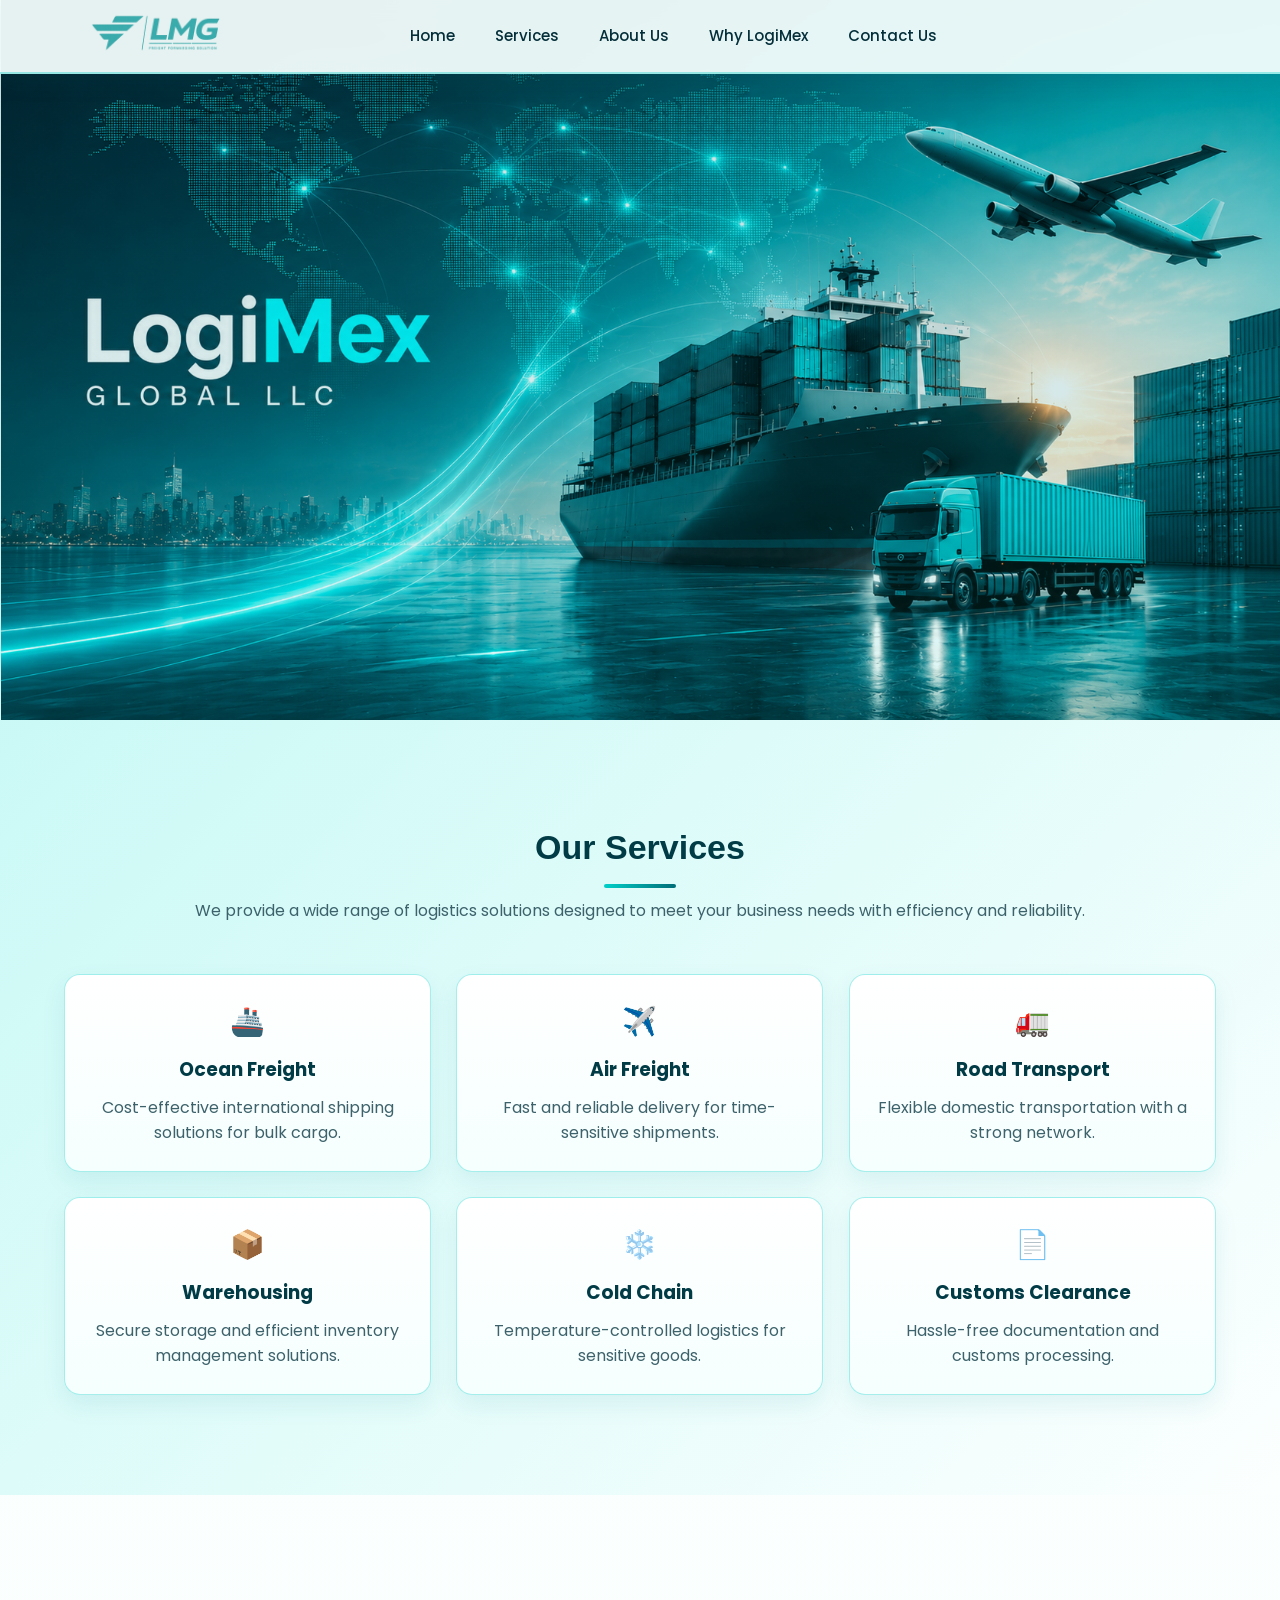
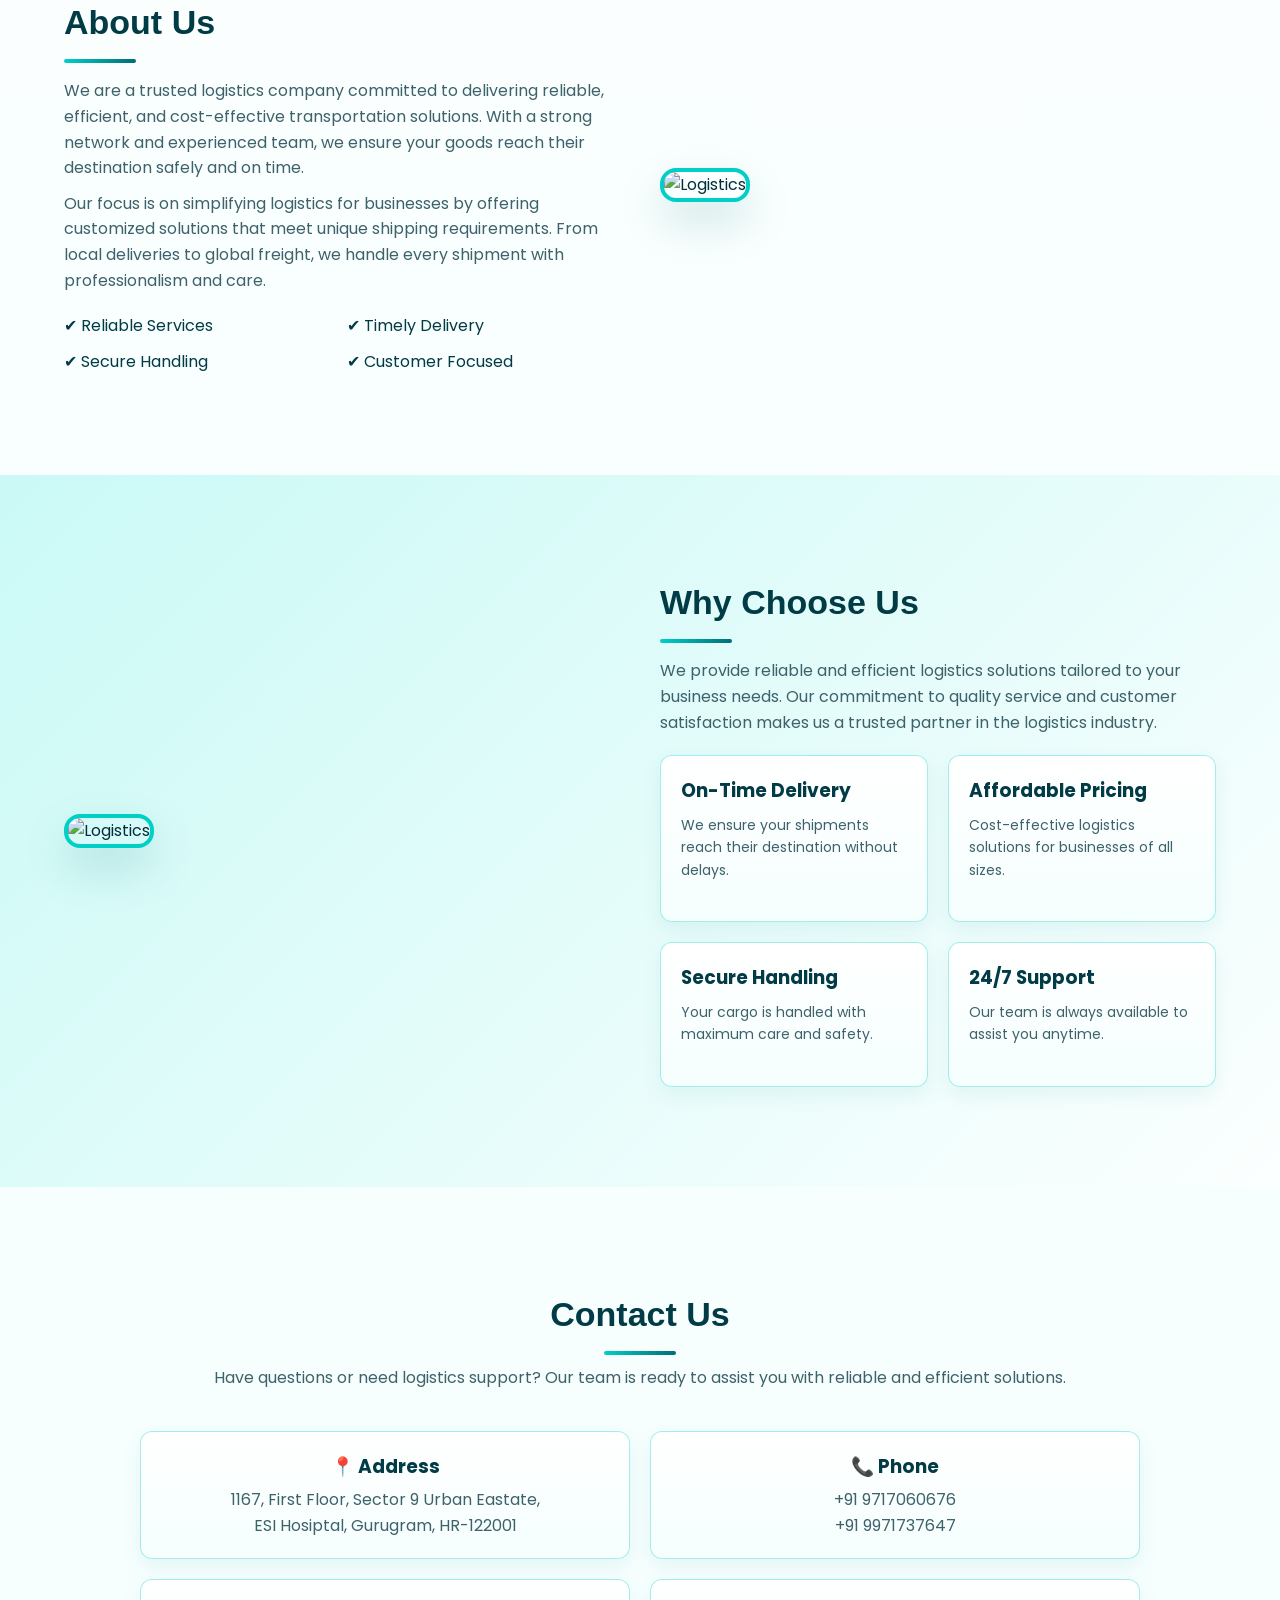
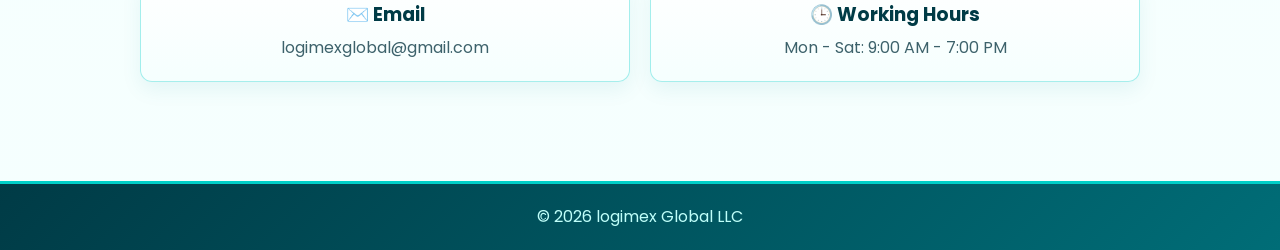
==== commit 8f78127b: "Added logo, added contact details, Add images" ====
--- a/index.html
+++ b/index.html
@@ -58,7 +58,7 @@
 
       <!-- LOGO -->
       <div class="logo">
-        LogiMex
+          <img src="assets/logo_monochrome.png" alt="LogiMex Logo">
       </div>
 
       <!-- NAV LINKS -->
@@ -240,17 +240,19 @@
       <div class="contact-grid">
         <div class="contact-card" data-aos="fade-up" data-aos-delay="100">
           <h3>📍 Address</h3>
-          <p>XXXX, XXXX</p>
+          <p>1167, First Floor, Sector 9 Urban Eastate,</p>
+          <p>ESI Hosiptal, Gurugram, HR-122001</p>
         </div>
 
         <div class="contact-card" data-aos="fade-up" data-aos-delay="100">
           <h3>📞 Phone</h3>
-          <p>+91 XXXXX XXXXX</p>
+          <p>+91 9717060676</p>
+          <p>+91 9971737647</p>
         </div>
 
         <div class="contact-card" data-aos="fade-up" data-aos-delay="100">
           <h3>✉️ Email</h3>
-          <p>XXX@logimex.com</p>
+          <p>logimexglobal@gmail.com</p>
         </div>
 
         <div class="contact-card" data-aos="fade-up" data-aos-delay="100">
--- a/style.css
+++ b/style.css
@@ -0,0 +1,488 @@
+/* =====================
+   GLOBAL
+===================== */
+* {
+  margin: 0;
+  padding: 0;
+  box-sizing: border-box;
+  font-family: 'Poppins', sans-serif;
+}
+
+html,
+body {
+  width: 100%;
+  max-width: 100%;
+  overflow-x: hidden;
+  overflow-x: clip;
+}
+
+:root {
+  --turquoise: #00CFC8;
+  --turquoise-dark: #006D77;
+  --turquoise-deep: #003B46;
+  --turquoise-light: #BFFFFA;
+  --aqua-soft: #E6FFFC;
+  --aqua-panel: #F5FFFE;
+  --ink: #042F3A;
+  --muted: #3D626B;
+  --line: #7DE4DD;
+  --white: #FFFFFF;
+}
+
+[data-aos] {
+  will-change: transform, opacity;
+}
+
+body {
+  background: linear-gradient(180deg, var(--white), var(--aqua-panel));
+  color: var(--ink);
+  line-height: 1.6;
+}
+
+section {
+  padding: 100px 0;
+}
+
+section:nth-of-type(even) {
+  background:
+    linear-gradient(135deg, rgba(0, 207, 200, 0.12), rgba(255, 255, 255, 0.86)),
+    var(--aqua-soft);
+}
+
+.container {
+  width: 90%;
+  max-width: 1200px;
+  margin: auto;
+}
+
+/* =====================
+   NAVBAR
+===================== */
+.navbar {
+  position: fixed;
+  width: 100%;
+  top: 0;
+  z-index: 1000;
+
+  background: rgba(245, 255, 254, 0.94);
+  backdrop-filter: blur(10px);
+  border-bottom: 2px solid rgba(0, 207, 200, 0.35);
+  box-shadow: 0 8px 24px rgba(0, 109, 119, 0.08);
+}
+
+.navbar .container {
+  display: grid;
+  grid-template-columns: auto 1fr auto;
+  align-items: center;
+  min-height: 72px;
+  padding: 0;
+}
+
+.logo {
+  font-size: 24px;
+  font-weight: 700;
+  color: var(--turquoise-dark);
+}
+
+.logo img {
+  display: block;
+  height: clamp(34px, 4vw, 44px);
+  max-width: min(42vw, 220px);
+  width: auto;
+  object-fit: contain;
+  transform: scale(2.80);
+  transform-origin: left center;
+}
+
+/* CENTER MENU */
+.nav-menu {
+  display: flex;
+  justify-content: center;
+  gap: 40px;
+}
+
+.nav-menu a {
+  text-decoration: none;
+  color: var(--ink);
+  font-size: 15px;
+  font-weight: 500;
+  position: relative;
+  transition: 0.3s;
+}
+
+.nav-menu a::after {
+  content: "";
+  position: absolute;
+  width: 0%;
+  height: 2px;
+  background: var(--turquoise);
+  left: 0;
+  bottom: -6px;
+  transition: 0.3s;
+}
+
+.nav-menu a:hover::after {
+  width: 100%;
+}
+
+.nav-menu a:hover {
+  color: var(--turquoise);
+}
+
+/* MOBILE MENU */
+.menu-toggle {
+  display: none;
+  flex-direction: column;
+  cursor: pointer;
+}
+
+.menu-toggle span {
+  height: 3px;
+  width: 25px;
+  background: var(--turquoise-dark);
+  margin-bottom: 4px;
+}
+
+/* =====================
+   HERO
+===================== */
+.hero {
+  min-height: calc(100vw * 941 / 1672);
+  padding-top: 84px;
+  background:
+    linear-gradient(rgba(0, 59, 70, 0.18), rgba(0, 207, 200, 0.12)),
+    url("assets/banner_desktop.png") center top / contain no-repeat,
+    var(--aqua-panel);
+}
+
+/* =====================
+   SERVICES
+===================== */
+.services-container {
+  width: 90%;
+  max-width: 1200px;
+  margin: auto;
+}
+
+.services-header {
+  text-align: center;
+  margin-bottom: 50px;
+}
+
+.services-header h2 {
+  font-size: 34px;
+  font-weight: 600;
+  color: var(--turquoise-deep);
+}
+
+.services-header h2::after,
+.about-text h2::after,
+.why-text h2::after,
+.contact-container h2::after {
+  content: "";
+  display: block;
+  width: 72px;
+  height: 4px;
+  margin-top: 10px;
+  border-radius: 999px;
+  background: linear-gradient(90deg, var(--turquoise), var(--turquoise-dark));
+}
+
+.services-header h2::after,
+.contact-container h2::after {
+  margin-left: auto;
+  margin-right: auto;
+}
+
+.services-header p {
+  color: var(--muted);
+  margin-top: 10px;
+}
+
+.services-grid {
+  display: grid;
+  grid-template-columns: repeat(3, 1fr);
+  gap: 25px;
+}
+
+.service-card {
+  background: linear-gradient(180deg, var(--white), var(--aqua-panel));
+  border: 1px solid rgba(0, 207, 200, 0.35);
+  padding: 25px;
+  border-radius: 16px;
+  box-shadow: 0 10px 24px rgba(8, 126, 139, 0.09);
+  transform-style: preserve-3d;
+  transition: transform 0.35s ease, box-shadow 0.35s ease, border-color 0.35s ease;
+  text-align: center;
+}
+
+.service-card:hover {
+  transform: translateY(-10px) perspective(900px) rotateX(4deg);
+  box-shadow:
+    0 24px 45px rgba(0, 207, 200, 0.26),
+    0 8px 18px rgba(0, 59, 70, 0.16);
+  border-color: var(--turquoise);
+}
+
+.service-card .icon {
+  font-size: 28px;
+  margin-bottom: 10px;
+}
+
+.service-card h3 {
+  color: var(--turquoise-deep);
+  margin-bottom: 10px;
+}
+
+.service-card p {
+  color: var(--muted);
+}
+
+/* =====================
+   ABOUT
+===================== */
+.about-container {
+  width: 90%;
+  max-width: 1200px;
+  margin: auto;
+  display: grid;
+  grid-template-columns: 1fr 1fr;
+  gap: 40px;
+  align-items: center;
+}
+
+.about-text h2 {
+  font-size: 34px;
+  font-weight: 600;
+  color: var(--turquoise-deep);
+  margin-bottom: 15px;
+}
+
+.about-text p {
+  color: var(--muted);
+  margin-bottom: 10px;
+}
+
+.about-features {
+  margin-top: 20px;
+  display: grid;
+  grid-template-columns: repeat(2, 1fr);
+  gap: 10px;
+  color: var(--turquoise-deep);
+}
+
+.about-image img {
+  width: 100%;
+  border-radius: 16px;
+  border: 4px solid var(--turquoise);
+  box-shadow: 0 20px 45px rgba(0, 109, 119, 0.18);
+}
+
+/* =====================
+   WHY CHOOSE US
+===================== */
+.why-container {
+  width: 90%;
+  max-width: 1200px;
+  margin: auto;
+  display: grid;
+  grid-template-columns: 1fr 1fr;
+  gap: 40px;
+  align-items: center;
+}
+
+.why-image img {
+  width: 100%;
+  border-radius: 16px;
+  border: 4px solid var(--turquoise);
+  box-shadow: 0 20px 45px rgba(0, 109, 119, 0.18);
+}
+
+.why-text h2 {
+  font-size: 34px;
+  font-weight: 600;
+  color: var(--turquoise-deep);
+  margin-bottom: 15px;
+}
+
+.why-text p {
+  color: var(--muted);
+  margin-bottom: 20px;
+}
+
+.why-features {
+  display: grid;
+  grid-template-columns: repeat(2, 1fr);
+  gap: 20px;
+}
+
+.why-card {
+  background: linear-gradient(180deg, var(--white), var(--aqua-panel));
+  border: 1px solid rgba(0, 207, 200, 0.35);
+  padding: 20px;
+  border-radius: 12px;
+  box-shadow: 0 8px 20px rgba(8, 126, 139, 0.08);
+  transform-style: preserve-3d;
+  transition: transform 0.35s ease, box-shadow 0.35s ease, border-color 0.35s ease;
+}
+
+.why-card:hover {
+  transform: translateY(-8px) perspective(900px) rotateX(4deg);
+  box-shadow:
+    0 22px 38px rgba(0, 207, 200, 0.24),
+    0 7px 16px rgba(0, 59, 70, 0.16);
+  border-color: var(--turquoise);
+}
+
+.why-card h3 {
+  color: var(--turquoise-deep);
+  margin-bottom: 8px;
+}
+
+.why-card p {
+  color: var(--muted);
+  font-size: 14px;
+}
+
+/* =====================
+   CONTACT
+===================== */
+.contact-container {
+  width: 90%;
+  max-width: 1000px;
+  margin: auto;
+  text-align: center;
+}
+
+.contact-container h2 {
+  font-size: 34px;
+  font-weight: 600;
+  color: var(--turquoise-deep);
+  margin-bottom: 10px;
+}
+
+.contact-intro {
+  color: var(--muted);
+  margin-bottom: 40px;
+}
+
+.contact-grid {
+  display: grid;
+  grid-template-columns: repeat(2, 1fr);
+  gap: 20px;
+}
+
+.contact-card {
+  background: linear-gradient(180deg, var(--white), var(--aqua-panel));
+  border: 1px solid rgba(0, 207, 200, 0.35);
+  padding: 20px;
+  border-radius: 12px;
+  box-shadow: 0 8px 20px rgba(8, 126, 139, 0.08);
+  transform-style: preserve-3d;
+  transition: transform 0.35s ease, box-shadow 0.35s ease, border-color 0.35s ease;
+}
+
+.contact-card:hover {
+  transform: translateY(-8px) perspective(900px) rotateX(4deg);
+  box-shadow:
+    0 22px 38px rgba(0, 207, 200, 0.24),
+    0 7px 16px rgba(0, 59, 70, 0.16);
+  border-color: var(--turquoise);
+}
+
+.contact-card h3 {
+  color: var(--turquoise-deep);
+  margin-bottom: 5px;
+}
+
+.contact-card p {
+  color: var(--muted);
+}
+
+/* =====================
+   FOOTER
+===================== */
+footer {
+  text-align: center;
+  padding: 20px;
+  background: linear-gradient(135deg, var(--turquoise-deep), var(--turquoise-dark));
+  border-top: 3px solid var(--turquoise);
+  color: var(--turquoise-light);
+}
+
+/* =====================
+   RESPONSIVE
+===================== */
+@media (max-width: 992px) {
+  .services-grid {
+    grid-template-columns: repeat(2, 1fr);
+  }
+
+  .about-container,
+  .why-container {
+    grid-template-columns: 1fr;
+    text-align: center;
+  }
+
+  .about-text h2::after,
+  .why-text h2::after {
+    margin-left: auto;
+    margin-right: auto;
+  }
+}
+
+@media (max-width: 768px) {
+
+  .hero {
+    height: 72vh;
+    min-height: 0;
+    padding-top: 0;
+    background:
+      linear-gradient(rgba(0, 59, 70, 0.16), rgba(0, 207, 200, 0.1)),
+      url("assets/banner_mobile.png") center / cover no-repeat;
+  }
+
+  .navbar .container {
+    grid-template-columns: auto auto;
+    justify-content: space-between;
+    position: relative;
+  }
+
+  .logo img {
+    height: clamp(28px, 8vw, 34px);
+    max-width: 58vw;
+    transform: scale(2.80);
+  }
+
+  .nav-menu {
+    position: absolute;
+    top: 100%;
+    left: 50%;
+    width: 100vw;
+    width: 100dvw;
+    max-width: 100vw;
+    max-width: 100dvw;
+    transform: translateX(-50%);
+    background: var(--aqua-panel);
+    flex-direction: column;
+    align-items: center;
+    display: none;
+    padding: 20px 0;
+    border-top: 2px solid rgba(0, 207, 200, 0.35);
+  }
+
+  .nav-menu.active {
+    display: flex;
+  }
+
+  .menu-toggle {
+    display: flex;
+    align-items: center;
+  }
+
+  .services-grid,
+  .contact-grid,
+  .why-features {
+    grid-template-columns: 1fr;
+  }
+}
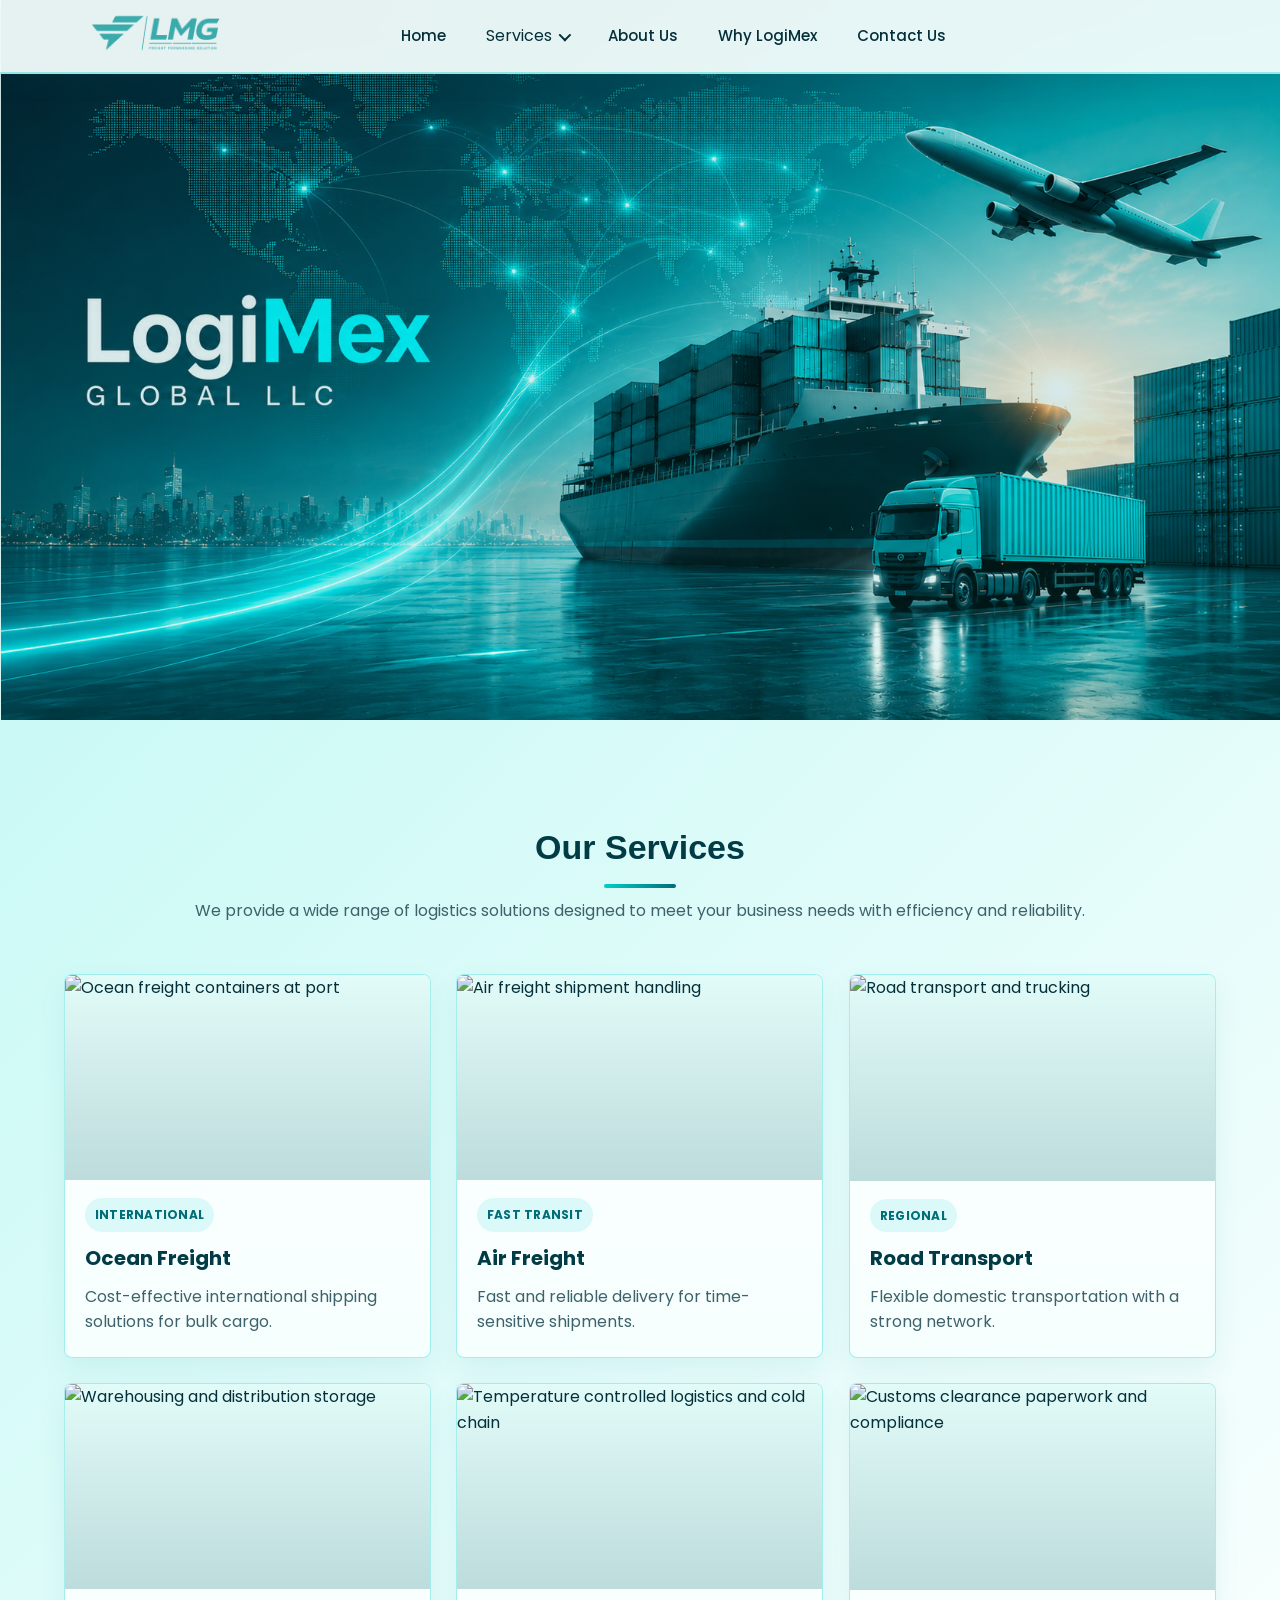
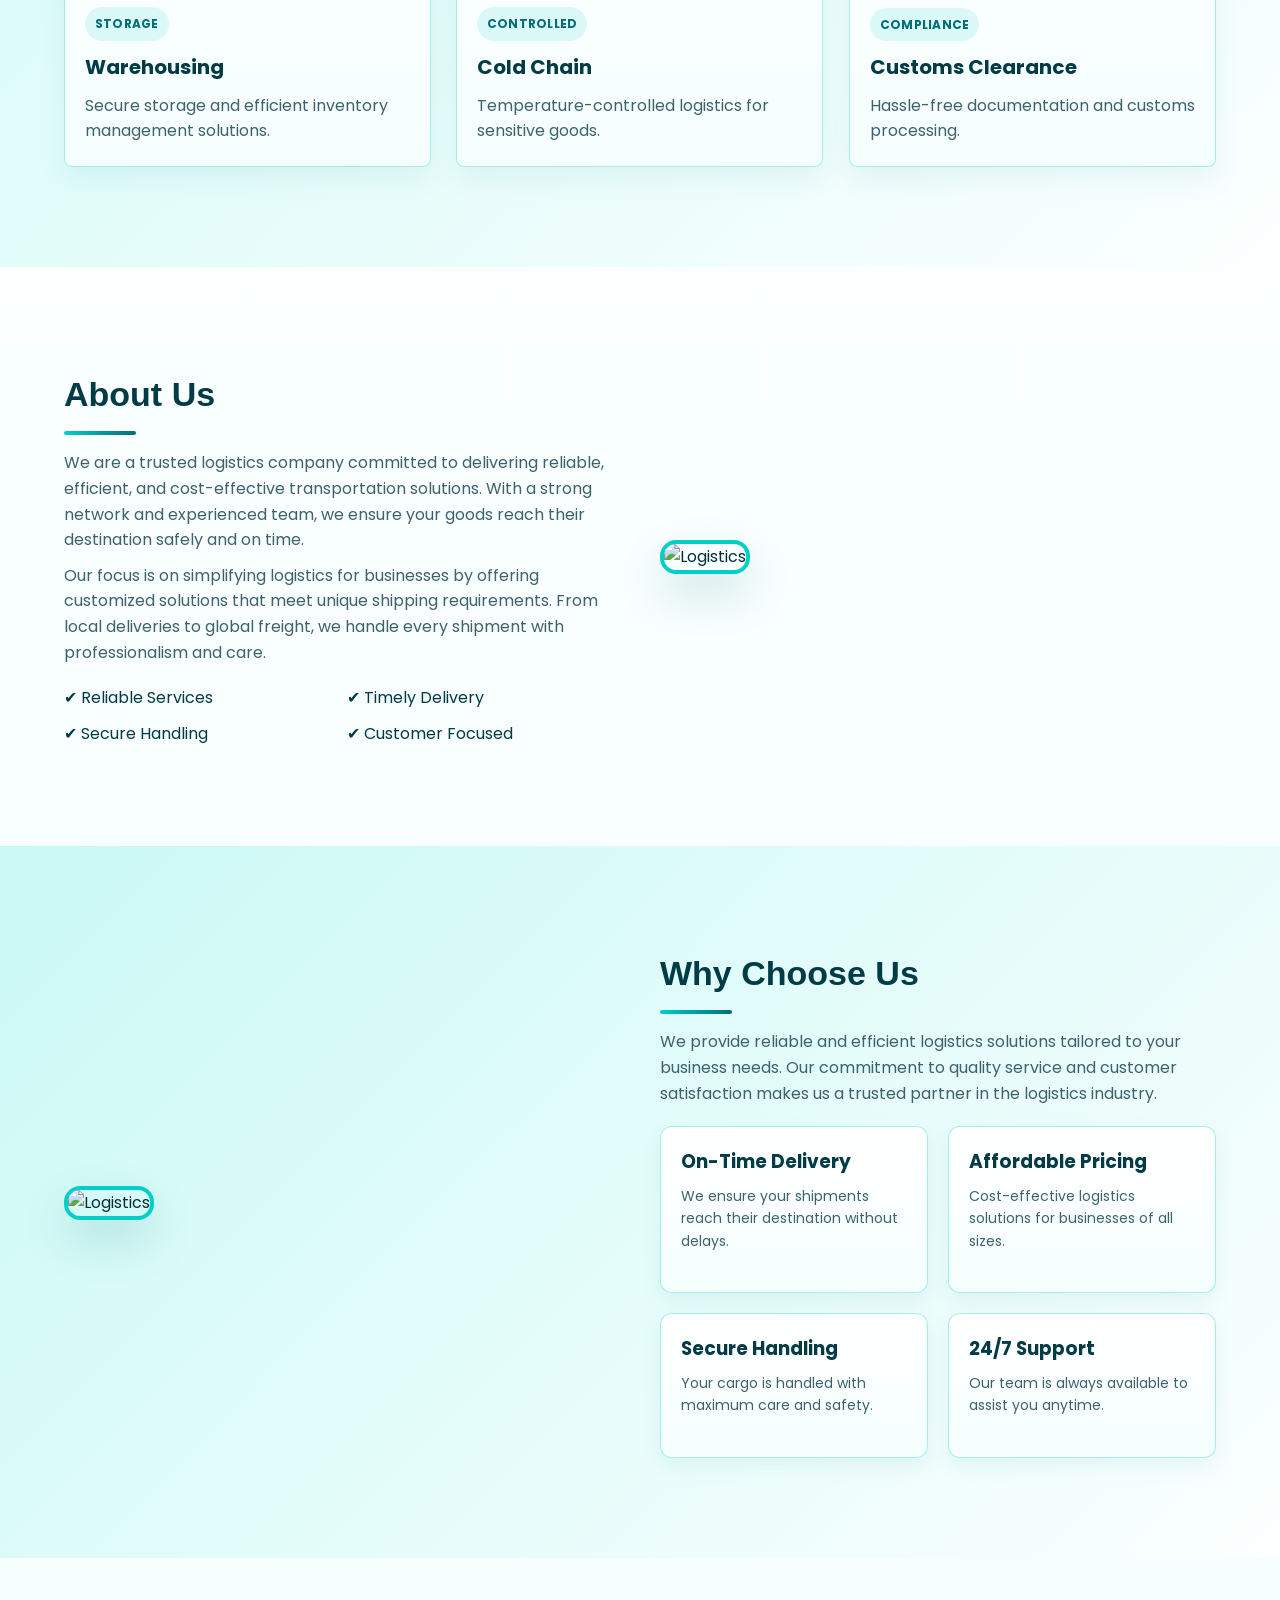
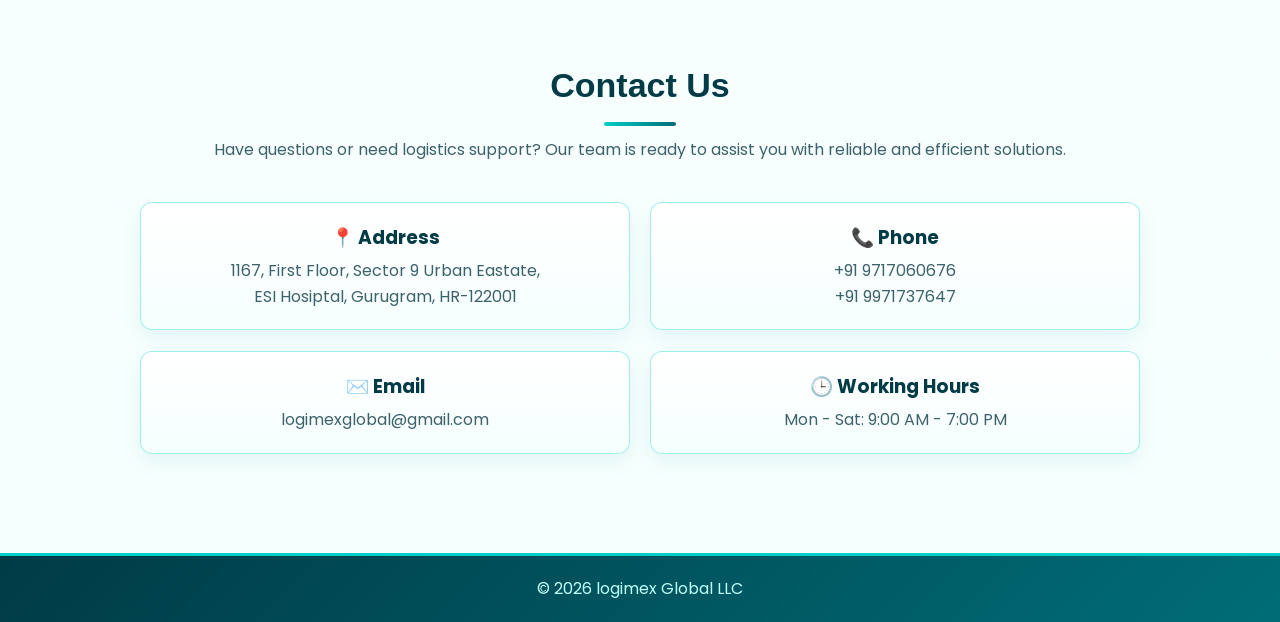
==== commit a6e7be5f: "Added services pages" ====
--- a/index.html
+++ b/index.html
@@ -64,7 +64,17 @@
       <!-- NAV LINKS -->
       <nav id="nav-menu" class="nav-menu">
         <a href="#">Home</a>
-        <a href="#services">Services</a>
+        <div class="nav-dropdown">
+          <button type="button" class="nav-link nav-dropdown-toggle" aria-expanded="false">Services</button>
+          <div class="nav-dropdown-menu">
+            <a href="ocean-freight.html">Ocean Freight</a>
+            <a href="air-freight.html">Air Freight</a>
+            <a href="road-transport.html">Road Transport</a>
+            <a href="warehousing.html">Warehousing</a>
+            <a href="cold-chain.html">Cold Chain</a>
+            <a href="customs-clearance.html">Customs Clearance</a>
+          </div>
+        </div>
         <a href="#about-us">About Us</a>
         <a href="#why-choose-us">Why LogiMex</a>
         <a href="#contact-us">Contact Us</a>
@@ -103,41 +113,71 @@
       <!-- SERVICES GRID -->
       <div class="services-grid" >
 
-        <div class="service-card" data-aos="zoom-in">
-          <div class="icon">🚢</div>
-          <h3>Ocean Freight</h3>
-          <p>Cost-effective international shipping solutions for bulk cargo.</p>
-        </div>
-
-       <div class="service-card" data-aos="zoom-in" data-aos-delay="100">
-          <div class="icon">✈️</div>
-          <h3>Air Freight</h3>
-          <p>Fast and reliable delivery for time-sensitive shipments.</p>
-        </div>
-
-       <div class="service-card" data-aos="zoom-in" data-aos-delay="100">
-          <div class="icon">🚛</div>
-          <h3>Road Transport</h3>
-          <p>Flexible domestic transportation with a strong network.</p>
-        </div>
-
-       <div class="service-card" data-aos="zoom-in" data-aos-delay="100">
-          <div class="icon">📦</div>
-          <h3>Warehousing</h3>
-          <p>Secure storage and efficient inventory management solutions.</p>
-        </div>
-
-       <div class="service-card" data-aos="zoom-in" data-aos-delay="100">
-          <div class="icon">❄️</div>
-          <h3>Cold Chain</h3>
-          <p>Temperature-controlled logistics for sensitive goods.</p>
-        </div>
-
-       <div class="service-card" data-aos="zoom-in" data-aos-delay="100">
-          <div class="icon">📄</div>
-          <h3>Customs Clearance</h3>
-          <p>Hassle-free documentation and customs processing.</p>
-        </div>
+        <a class="service-card" href="ocean-freight.html" data-aos="zoom-in">
+          <div class="service-card-media">
+            <img src="https://images.unsplash.com/photo-1605745341112-85968b19335b?auto=format&fit=crop&w=1200&q=80" alt="Ocean freight containers at port">
+          </div>
+          <div class="service-card-body">
+            <span class="service-card-badge">International</span>
+            <h3>Ocean Freight</h3>
+            <p>Cost-effective international shipping solutions for bulk cargo.</p>
+          </div>
+        </a>
+
+       <a class="service-card" href="air-freight.html" data-aos="zoom-in" data-aos-delay="100">
+          <div class="service-card-media">
+            <img src="https://images.unsplash.com/photo-1540962351504-03099e0a754b?auto=format&fit=crop&w=1200&q=80" alt="Air freight shipment handling">
+          </div>
+          <div class="service-card-body">
+            <span class="service-card-badge">Fast Transit</span>
+            <h3>Air Freight</h3>
+            <p>Fast and reliable delivery for time-sensitive shipments.</p>
+          </div>
+        </a>
+
+       <a class="service-card" href="road-transport.html" data-aos="zoom-in" data-aos-delay="100">
+          <div class="service-card-media">
+            <img src="https://images.unsplash.com/photo-1616432043562-3671ea2e5242?auto=format&fit=crop&w=1200&q=80" alt="Road transport and trucking">
+          </div>
+          <div class="service-card-body">
+            <span class="service-card-badge">Regional</span>
+            <h3>Road Transport</h3>
+            <p>Flexible domestic transportation with a strong network.</p>
+          </div>
+        </a>
+
+       <a class="service-card" href="warehousing.html" data-aos="zoom-in" data-aos-delay="100">
+          <div class="service-card-media">
+            <img src="https://images.unsplash.com/photo-1553413077-190dd305871c?auto=format&fit=crop&w=1200&q=80" alt="Warehousing and distribution storage">
+          </div>
+          <div class="service-card-body">
+            <span class="service-card-badge">Storage</span>
+            <h3>Warehousing</h3>
+            <p>Secure storage and efficient inventory management solutions.</p>
+          </div>
+        </a>
+
+       <a class="service-card" href="cold-chain.html" data-aos="zoom-in" data-aos-delay="100">
+          <div class="service-card-media">
+            <img src="https://images.unsplash.com/photo-1580674285054-bed31e145f59?auto=format&fit=crop&w=1200&q=80" alt="Temperature controlled logistics and cold chain">
+          </div>
+          <div class="service-card-body">
+            <span class="service-card-badge">Controlled</span>
+            <h3>Cold Chain</h3>
+            <p>Temperature-controlled logistics for sensitive goods.</p>
+          </div>
+        </a>
+
+       <a class="service-card" href="customs-clearance.html" data-aos="zoom-in" data-aos-delay="100">
+          <div class="service-card-media">
+            <img src="https://images.unsplash.com/photo-1450101499163-c8848c66ca85?auto=format&fit=crop&w=1200&q=80" alt="Customs clearance paperwork and compliance">
+          </div>
+          <div class="service-card-body">
+            <span class="service-card-badge">Compliance</span>
+            <h3>Customs Clearance</h3>
+            <p>Hassle-free documentation and customs processing.</p>
+          </div>
+        </a>
 
       </div>
 
@@ -272,4 +312,4 @@
   <script src="script.js"></script>
 </body>
 
-</html>+</html>
--- a/style.css
+++ b/style.css
@@ -98,10 +98,12 @@
 .nav-menu {
   display: flex;
   justify-content: center;
+  align-items: center;
   gap: 40px;
 }
 
-.nav-menu a {
+.nav-menu a,
+.nav-link {
   text-decoration: none;
   color: var(--ink);
   font-size: 15px;
@@ -110,7 +112,8 @@
   transition: 0.3s;
 }
 
-.nav-menu a::after {
+.nav-menu a::after,
+.nav-link::after {
   content: "";
   position: absolute;
   width: 0%;
@@ -121,12 +124,100 @@
   transition: 0.3s;
 }
 
-.nav-menu a:hover::after {
+.nav-menu a:hover::after,
+.nav-link:hover::after {
   width: 100%;
 }
 
-.nav-menu a:hover {
+.nav-menu a:hover,
+.nav-link:hover {
   color: var(--turquoise);
+}
+
+.nav-dropdown {
+  position: relative;
+}
+
+.nav-dropdown>.nav-link {
+  display: inline-flex;
+  align-items: center;
+  gap: 7px;
+  background: transparent;
+  border: 0;
+  appearance: none;
+  -webkit-appearance: none;
+  padding: 0;
+  font: inherit;
+  cursor: pointer;
+}
+
+.nav-dropdown>.nav-link::before {
+  content: "";
+  width: 7px;
+  height: 7px;
+  border-right: 2px solid currentColor;
+  border-bottom: 2px solid currentColor;
+  order: 2;
+  transform: rotate(45deg) translateY(-2px);
+  transition: transform 0.25s ease;
+}
+
+.nav-dropdown:hover>.nav-link::before,
+.nav-dropdown:focus-within>.nav-link::before,
+.nav-dropdown.open>.nav-link::before {
+  transform: rotate(225deg) translateY(-1px);
+}
+
+.nav-dropdown::after {
+  content: "";
+  position: absolute;
+  left: 0;
+  right: 0;
+  top: 100%;
+  height: 18px;
+}
+
+.nav-dropdown-menu {
+  position: absolute;
+  top: calc(100% + 18px);
+  left: 50%;
+  min-width: 230px;
+  padding: 10px;
+  background: rgba(245, 255, 254, 0.98);
+  backdrop-filter: blur(14px);
+  border: 1px solid rgba(0, 207, 200, 0.35);
+  border-radius: 8px;
+  box-shadow: 0 22px 40px rgba(0, 59, 70, 0.18);
+  display: grid;
+  gap: 4px;
+  opacity: 0;
+  pointer-events: none;
+  transform: translate(-50%, 8px);
+  transition: opacity 0.25s ease, transform 0.25s ease;
+}
+
+.nav-dropdown:hover .nav-dropdown-menu,
+.nav-dropdown:focus-within .nav-dropdown-menu {
+  opacity: 1;
+  pointer-events: auto;
+  transform: translate(-50%, 0);
+}
+
+.nav-dropdown-menu a {
+  display: block;
+  padding: 10px 12px;
+  border-radius: 6px;
+  color: var(--ink);
+  white-space: nowrap;
+}
+
+.nav-dropdown-menu a::after {
+  display: none;
+}
+
+.nav-dropdown-menu a:hover {
+  background: var(--aqua-soft);
+  color: var(--turquoise-dark);
 }
 
 /* MOBILE MENU */
@@ -208,25 +299,81 @@
 .service-card {
   background: linear-gradient(180deg, var(--white), var(--aqua-panel));
   border: 1px solid rgba(0, 207, 200, 0.35);
-  padding: 25px;
-  border-radius: 16px;
-  box-shadow: 0 10px 24px rgba(8, 126, 139, 0.09);
+  padding: 0;
+  border-radius: 8px;
+  box-shadow: 0 12px 28px rgba(8, 126, 139, 0.08);
   transform-style: preserve-3d;
-  transition: transform 0.35s ease, box-shadow 0.35s ease, border-color 0.35s ease;
-  text-align: center;
+  transition: transform 0.35s ease, box-shadow 0.35s ease, border-color 0.35s ease, background 0.35s ease;
+  text-align: left;
+  color: inherit;
+  display: block;
+  text-decoration: none;
+  overflow: hidden;
 }
 
 .service-card:hover {
   transform: translateY(-10px) perspective(900px) rotateX(4deg);
+  background: linear-gradient(180deg, var(--white), #edfffd);
   box-shadow:
-    0 24px 45px rgba(0, 207, 200, 0.26),
-    0 8px 18px rgba(0, 59, 70, 0.16);
+    0 22px 42px rgba(0, 207, 200, 0.18),
+    0 8px 18px rgba(0, 59, 70, 0.13);
   border-color: var(--turquoise);
 }
 
-.service-card .icon {
-  font-size: 28px;
+.service-card-media {
+  position: relative;
+  aspect-ratio: 16 / 9;
+  overflow: hidden;
+  background: var(--aqua-soft);
+}
+
+.service-card-media::after {
+  content: "";
+  position: absolute;
+  inset: 0;
+  background: linear-gradient(180deg, rgba(0, 59, 70, 0.02), rgba(0, 59, 70, 0.18));
+  pointer-events: none;
+}
+
+.service-card-media img {
+  width: 100%;
+  height: 100%;
+  display: block;
+  object-fit: cover;
+  transition: transform 0.45s ease;
+}
+
+.service-card:hover .service-card-media img {
+  transform: scale(1.06);
+}
+
+.service-card-body {
+  padding: 18px 20px 22px;
+}
+
+.service-card-body h3 {
+  color: var(--turquoise-deep);
+  margin-bottom: 8px;
+  font-size: 20px;
+}
+
+.service-card-body p {
+  color: var(--muted);
+}
+
+.service-card-badge {
+  display: inline-flex;
+  align-items: center;
+  gap: 6px;
   margin-bottom: 10px;
+  padding: 7px 10px;
+  border-radius: 999px;
+  background: rgba(0, 207, 200, 0.12);
+  color: var(--turquoise-dark);
+  font-size: 12px;
+  font-weight: 700;
+  text-transform: uppercase;
+  letter-spacing: 0.02em;
 }
 
 .service-card h3 {
@@ -236,6 +383,286 @@
 
 .service-card p {
   color: var(--muted);
+}
+
+/* =====================
+   SERVICE DETAIL PAGES
+===================== */
+.service-page {
+  padding-top: 72px;
+}
+
+.service-page section {
+  padding: 80px 0;
+}
+
+.service-hero {
+  min-height: 430px;
+  display: flex;
+  align-items: center;
+  position: relative;
+  background:
+    linear-gradient(90deg, rgba(0, 59, 70, 0.86), rgba(0, 109, 119, 0.52), rgba(0, 207, 200, 0.12)),
+    var(--turquoise-deep);
+  color: var(--white);
+}
+
+.service-hero-ocean {
+  background:
+    linear-gradient(90deg, rgba(0, 59, 70, 0.86), rgba(0, 109, 119, 0.52), rgba(0, 207, 200, 0.12)),
+    url("https://images.unsplash.com/photo-1494412574643-ff11b0a5c1c3") center / cover no-repeat;
+}
+
+.service-hero-air {
+  background:
+    linear-gradient(90deg, rgba(0, 59, 70, 0.86), rgba(0, 109, 119, 0.52), rgba(0, 207, 200, 0.12)),
+    url("https://images.unsplash.com/photo-1436491865332-7a61a109cc05") center / cover no-repeat;
+}
+
+.service-hero-road {
+  background:
+    linear-gradient(90deg, rgba(0, 59, 70, 0.86), rgba(0, 109, 119, 0.52), rgba(0, 207, 200, 0.12)),
+    url("https://images.unsplash.com/photo-1601584115197-04ecc0da31d7") center / cover no-repeat;
+}
+
+.service-hero-warehouse {
+  background:
+    linear-gradient(90deg, rgba(0, 59, 70, 0.86), rgba(0, 109, 119, 0.52), rgba(0, 207, 200, 0.12)),
+    url("https://images.unsplash.com/photo-1586528116311-ad8dd3c8310d") center / cover no-repeat;
+}
+
+.service-hero-cold {
+  background:
+    linear-gradient(90deg, rgba(0, 59, 70, 0.86), rgba(0, 109, 119, 0.52), rgba(0, 207, 200, 0.12)),
+    url("https://images.unsplash.com/photo-1580674285054-bed31e145f59") center / cover no-repeat;
+}
+
+.service-hero-customs {
+  background:
+    linear-gradient(90deg, rgba(0, 59, 70, 0.86), rgba(0, 109, 119, 0.52), rgba(0, 207, 200, 0.12)),
+    url("https://images.unsplash.com/photo-1450101499163-c8848c66ca85") center / cover no-repeat;
+}
+
+.service-hero-content,
+.service-detail-container,
+.service-list-container,
+.service-media-container {
+  width: 90%;
+  max-width: 1200px;
+  margin: auto;
+}
+
+.service-kicker {
+  display: inline-block;
+  color: var(--turquoise-light);
+  font-weight: 700;
+  margin-bottom: 12px;
+  text-transform: uppercase;
+}
+
+.service-hero h1 {
+  font-size: clamp(42px, 6vw, 70px);
+  line-height: 1.05;
+  margin-bottom: 18px;
+}
+
+.service-hero p {
+  max-width: 650px;
+  font-size: 18px;
+  color: var(--aqua-soft);
+}
+
+.service-detail-container {
+  display: grid;
+  grid-template-columns: minmax(320px, 0.88fr) minmax(0, 1.12fr);
+  gap: 40px;
+  align-items: start;
+}
+
+.service-copy h2,
+.service-list-container h2 {
+  color: var(--turquoise-deep);
+  font-size: 34px;
+  line-height: 1.2;
+  margin-bottom: 16px;
+}
+
+.service-copy h2::after,
+.service-list-container h2::after {
+  content: "";
+  display: block;
+  width: 72px;
+  height: 4px;
+  margin-top: 10px;
+  border-radius: 999px;
+  background: linear-gradient(90deg, var(--turquoise), var(--turquoise-dark));
+}
+
+.service-copy p {
+  color: var(--muted);
+  margin-bottom: 14px;
+}
+
+.service-highlights {
+  display: grid;
+  grid-template-columns: repeat(2, minmax(0, 1fr));
+  gap: 24px;
+}
+
+.service-highlights div,
+.service-list-grid span {
+  background: linear-gradient(180deg, var(--white), var(--aqua-panel));
+ 
+  border-radius: 14px;
+  box-shadow: 0 8px 20px rgba(8, 126, 139, 0.08);
+}
+
+.service-highlights div {
+  position: relative;
+  overflow: hidden;
+  aspect-ratio: 600 / 640;
+  min-height: 0;
+  cursor: default;
+  background: var(--white);
+  transition: transform 0.35s ease, box-shadow 0.35s ease, border-color 0.35s ease;
+}
+
+.service-highlights div.active {
+  transform: translateY(-6px);
+  border-color: rgba(0, 207, 200, 0.45);
+  box-shadow: 0 22px 42px rgba(0, 59, 70, 0.18);
+}
+
+.service-highlights h3 {
+  color: var(--turquoise-deep);
+  margin-bottom: 8px;
+  display: block;
+  font-size: 20px;
+  line-height: 1.2;
+  text-align: center;
+}
+
+.service-highlights p {
+  color: var(--muted);
+  font-size: 15px;
+  line-height: 1.65;
+  padding: 0;
+  text-align: center;
+}
+
+.feature-media {
+  width: 100%;
+  position: absolute;
+  inset: 0;
+  height: 100%;
+  min-height: 0;
+  display: block;
+  object-fit: cover;
+  background: var(--aqua-soft);
+  transition: transform 0.45s ease, filter 0.45s ease;
+}
+
+.service-highlights div.active .feature-media,
+.service-highlights div:hover .feature-media {
+  transform: scale(1.03);
+  filter: saturate(1.03);
+}
+
+.feature-copy {
+  position: absolute;
+  left: 0;
+  right: 0;
+  bottom: 0;
+  z-index: 2;
+  padding: 24px 26px 28px;
+  display: flex;
+  flex-direction: column;
+  justify-content: center;
+  background: rgba(243, 243, 243, 0.98);
+  backdrop-filter: blur(6px);
+  border-top: 1px solid rgba(0, 207, 200, 0.16);
+}
+
+.feature-copy h3 {
+  position: relative;
+  margin-bottom: 8px;
+}
+
+.service-media-section {
+  background: var(--white);
+}
+
+.service-media-heading {
+  max-width: 720px;
+  margin-bottom: 28px;
+}
+
+.service-media-heading h2 {
+  color: var(--turquoise-deep);
+  font-size: 34px;
+  line-height: 1.2;
+  margin-bottom: 10px;
+}
+
+.service-media-heading h2::after {
+  content: "";
+  display: block;
+  width: 72px;
+  height: 4px;
+  margin-top: 10px;
+  border-radius: 999px;
+  background: linear-gradient(90deg, var(--turquoise), var(--turquoise-dark));
+}
+
+.service-media-heading p {
+  color: var(--muted);
+}
+
+.service-image-grid {
+  display: grid;
+  grid-template-columns: repeat(2, 1fr);
+  gap: 22px;
+}
+
+.service-image-grid figure {
+  overflow: hidden;
+  border-radius: 16px;
+  border: 1px solid rgba(0, 207, 200, 0.35);
+  background: var(--aqua-panel);
+  box-shadow: 0 14px 30px rgba(8, 126, 139, 0.11);
+}
+
+.service-image-grid img {
+  width: 100%;
+  height: clamp(220px, 28vw, 340px);
+  display: block;
+  object-fit: cover;
+}
+
+.service-image-grid figcaption {
+  color: var(--turquoise-deep);
+  font-weight: 500;
+  padding: 14px 16px;
+}
+
+.service-list-section {
+  background:
+    linear-gradient(135deg, rgba(0, 207, 200, 0.12), rgba(255, 255, 255, 0.86)),
+    var(--aqua-soft);
+}
+
+.service-list-grid {
+  display: grid;
+  grid-template-columns: repeat(3, 1fr);
+  gap: 16px;
+  margin-top: 26px;
+}
+
+.service-list-grid span {
+  color: var(--turquoise-deep);
+  display: block;
+  font-weight: 500;
+  padding: 18px;
 }
 
 /* =====================
@@ -419,15 +846,29 @@
   }
 
   .about-container,
-  .why-container {
+  .why-container,
+  .service-detail-container {
     grid-template-columns: 1fr;
     text-align: center;
   }
 
   .about-text h2::after,
-  .why-text h2::after {
+  .why-text h2::after,
+  .service-copy h2::after,
+  .service-list-container h2::after,
+  .service-media-heading h2::after {
     margin-left: auto;
     margin-right: auto;
+  }
+
+  .service-list-grid {
+    grid-template-columns: repeat(2, 1fr);
+  }
+
+  .service-media-heading {
+    margin-left: auto;
+    margin-right: auto;
+    text-align: center;
   }
 }
 
@@ -457,22 +898,70 @@
   .nav-menu {
     position: absolute;
     top: 100%;
-    left: 50%;
-    width: 100vw;
-    width: 100dvw;
-    max-width: 100vw;
-    max-width: 100dvw;
-    transform: translateX(-50%);
+    left: 0;
+    right: 0;
+    width: auto;
+    max-width: none;
+    transform: none;
     background: var(--aqua-panel);
     flex-direction: column;
     align-items: center;
     display: none;
-    padding: 20px 0;
+    padding: 20px 16px 24px;
     border-top: 2px solid rgba(0, 207, 200, 0.35);
+    gap: 16px;
+    box-sizing: border-box;
+    overflow: visible;
   }
 
   .nav-menu.active {
     display: flex;
+  }
+
+  .nav-dropdown {
+    width: 100%;
+    text-align: center;
+    display: flex;
+    flex-direction: column;
+    align-items: stretch;
+  }
+
+  .nav-dropdown::after {
+    display: none;
+  }
+
+  .nav-dropdown-menu {
+    position: static !important;
+    inset: auto !important;
+    min-width: 0;
+    width: 100%;
+    max-width: 100%;
+    margin: 10px 0 0;
+    opacity: 0;
+    pointer-events: none;
+    transform: none !important;
+    box-shadow: none;
+    border-radius: 10px;
+    display: none;
+    box-sizing: border-box;
+    align-self: stretch;
+  }
+
+  .nav-dropdown.open .nav-dropdown-menu {
+    display: grid;
+    opacity: 1;
+    pointer-events: auto;
+  }
+
+  .nav-dropdown>.nav-link {
+    width: 100%;
+    justify-content: center;
+  }
+
+  .nav-dropdown-menu a {
+    width: 100%;
+    text-align: center;
+    white-space: normal;
   }
 
   .menu-toggle {
@@ -482,7 +971,60 @@
 
   .services-grid,
   .contact-grid,
-  .why-features {
+  .why-features,
+  .service-highlights,
+  .service-list-grid,
+  .service-image-grid {
     grid-template-columns: 1fr;
   }
-}
+
+  .service-highlights h3 {
+    justify-content: center;
+  }
+
+  .service-highlights div {
+    min-height: 0;
+    aspect-ratio: auto;
+    display: flex;
+    flex-direction: column;
+  }
+
+  .feature-media {
+    position: relative;
+    inset: auto;
+    height: 220px;
+    min-height: 220px;
+    border-radius: 0;
+  }
+
+  .feature-copy,
+  .service-highlights div:nth-child(even) .feature-copy {
+    position: static;
+    max-width: 100%;
+    text-align: center;
+    align-items: center;
+    padding: 20px 20px 22px;
+    border-top: 0;
+  }
+
+  .service-highlights {
+    grid-template-columns: 1fr;
+  }
+
+  .service-highlights div:nth-child(even) .feature-media {
+    order: 0;
+    border-left: 0;
+  }
+
+  .service-highlights div:nth-child(even) .feature-copy {
+    order: 0;
+  }
+
+  .service-hero {
+    min-height: 360px;
+  }
+
+  .service-page section {
+    padding: 64px 0;
+  }
+}
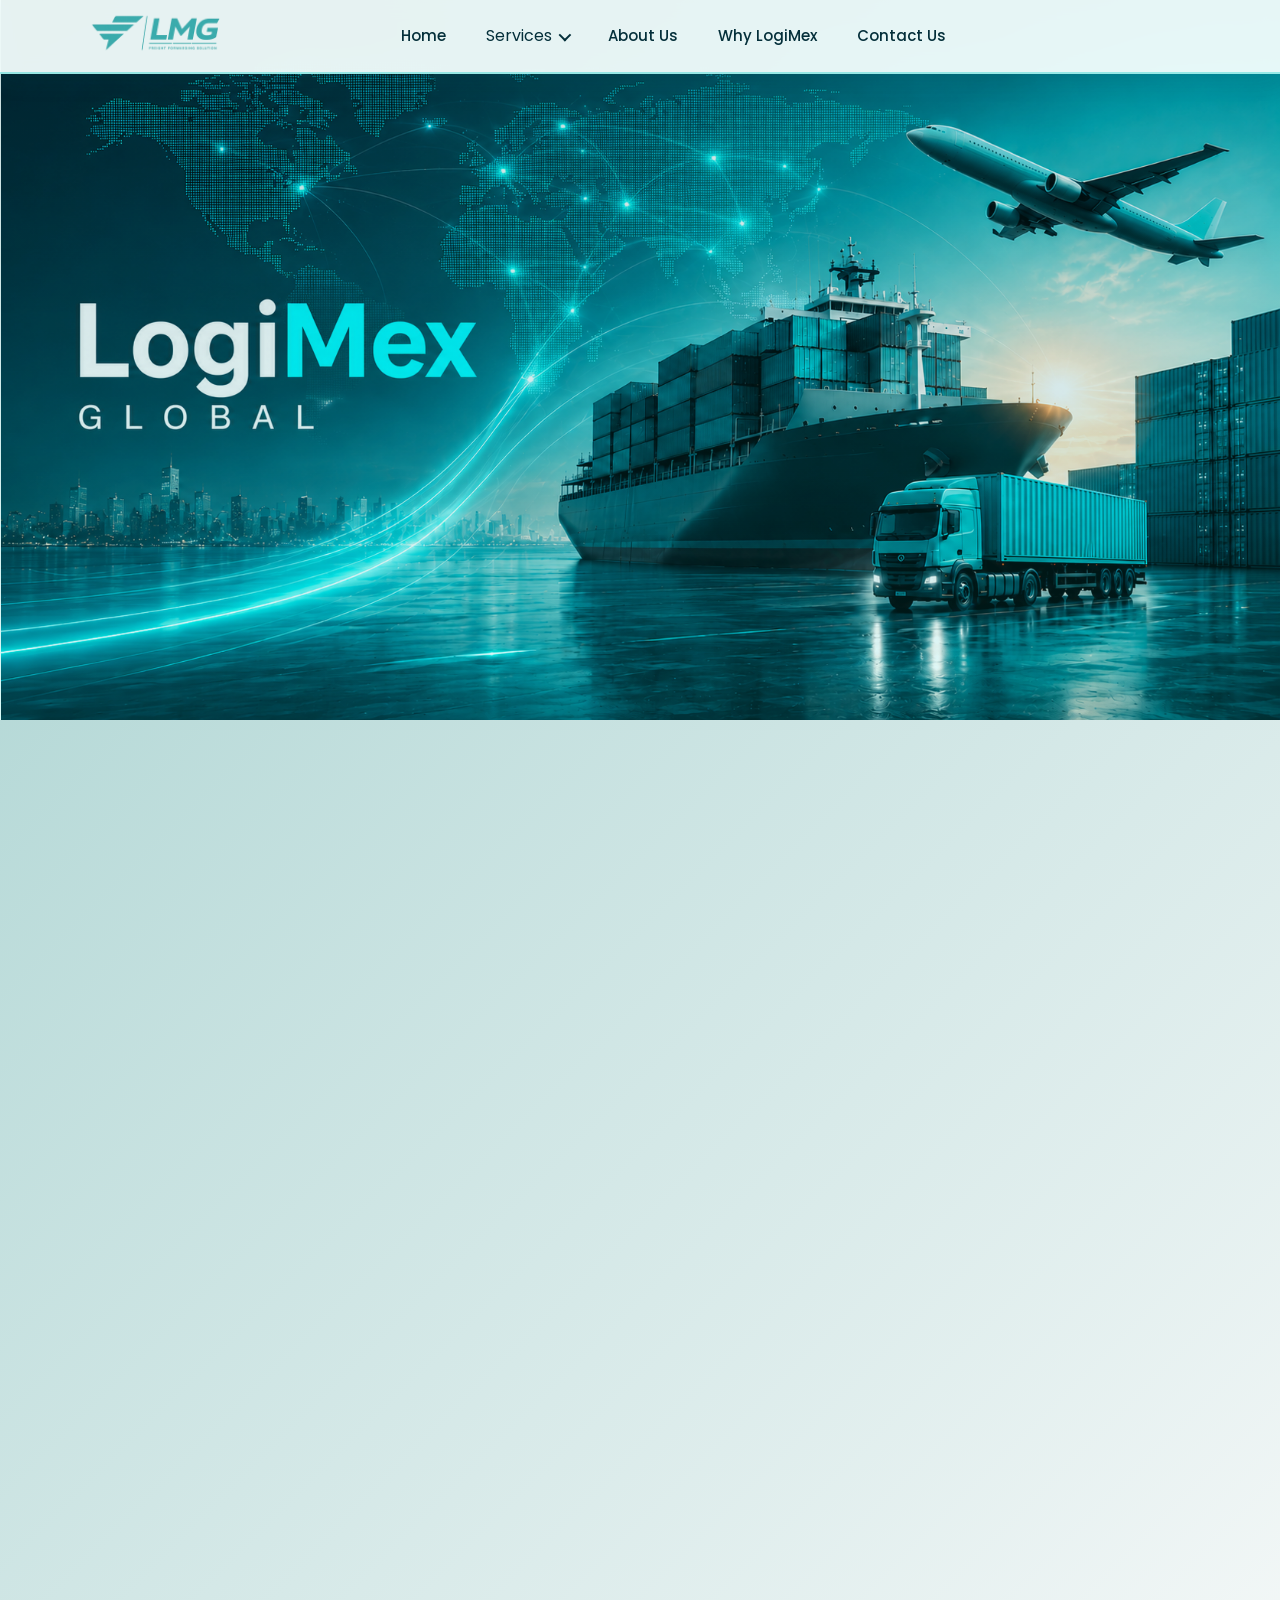
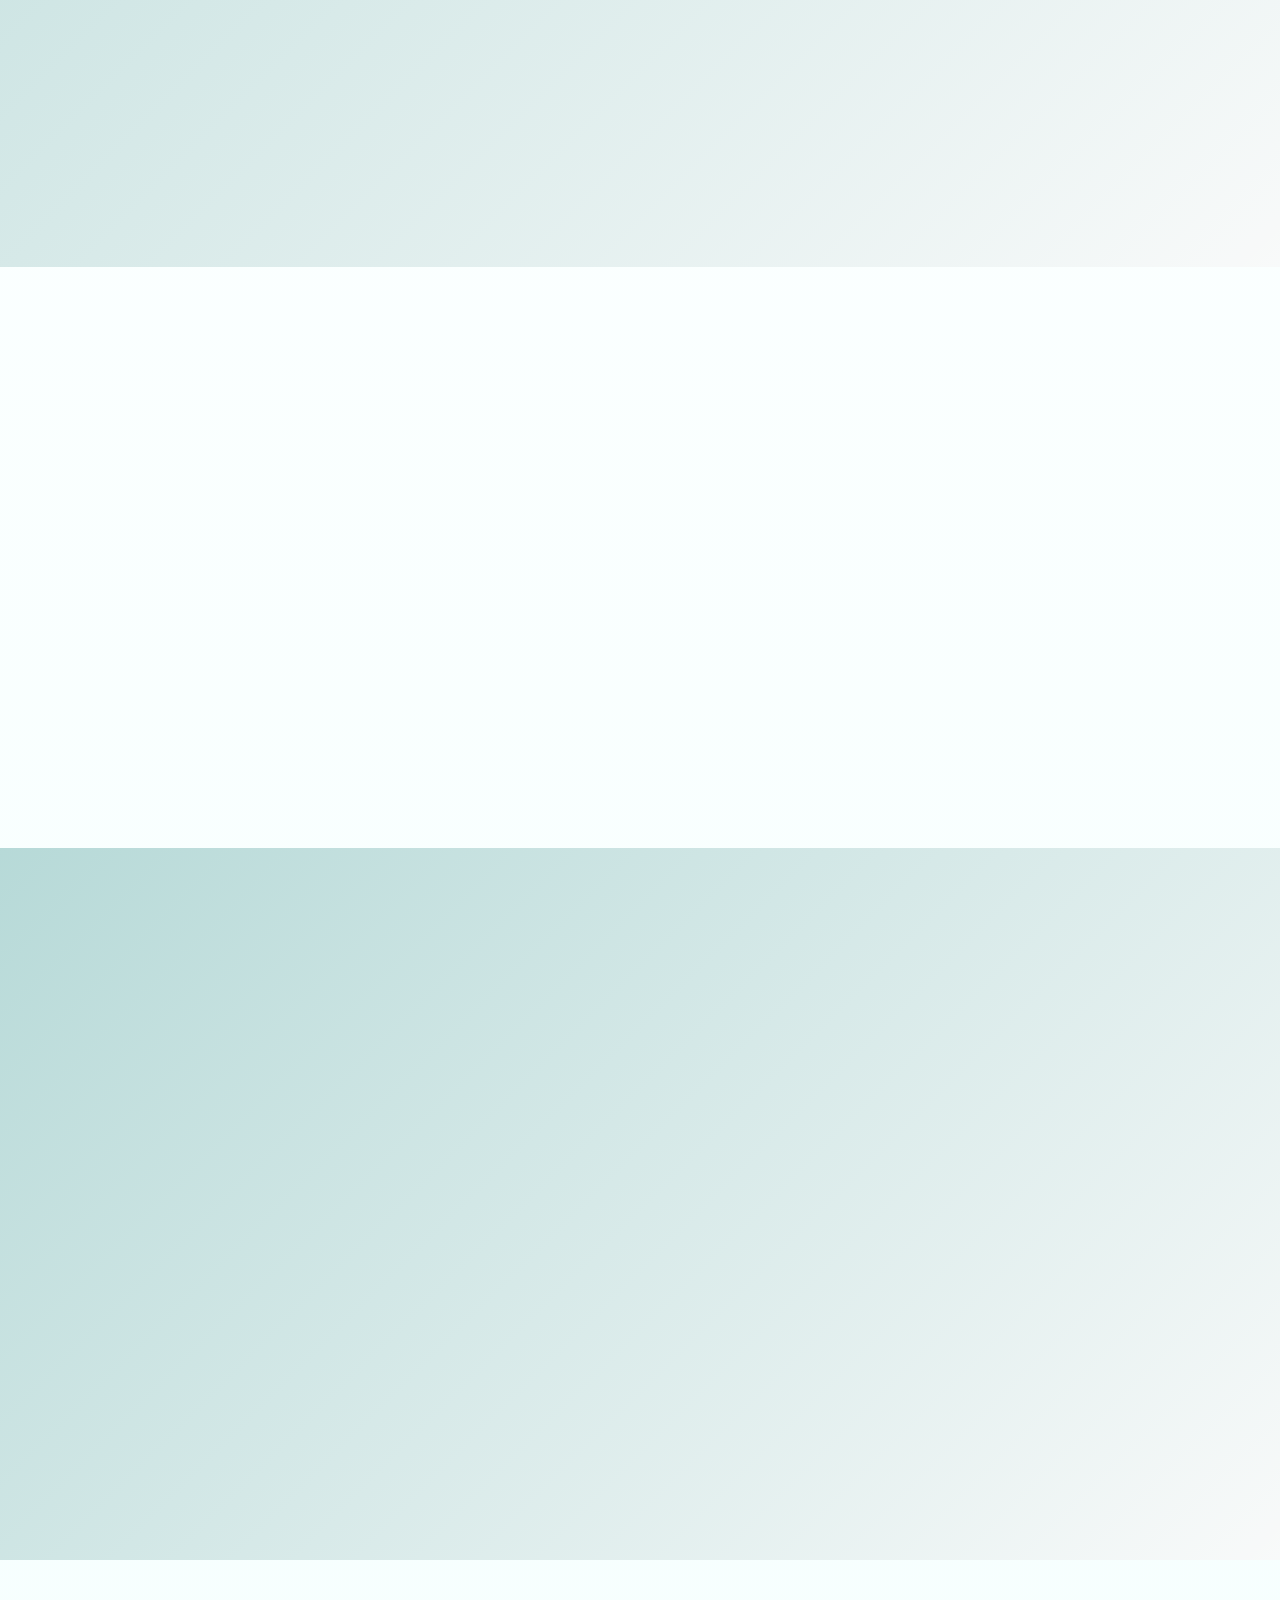
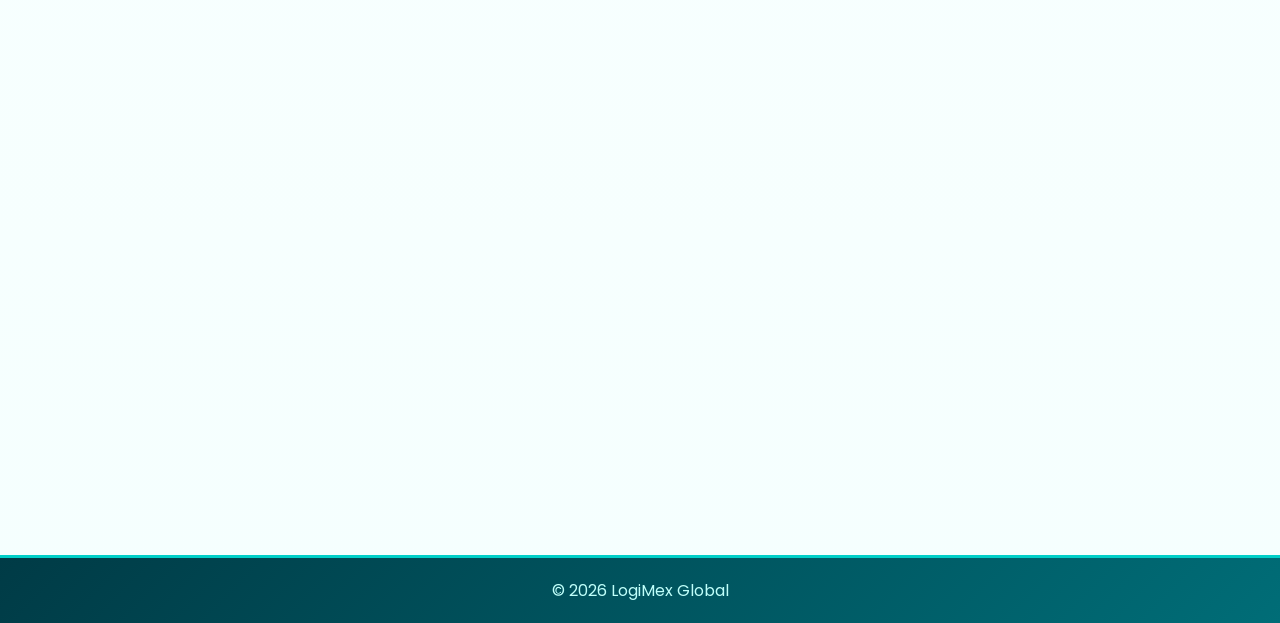
==== commit b3cc552b: "removed unsplash url, added images in assets" ====
--- a/index.html
+++ b/index.html
@@ -3,11 +3,11 @@
 
 <head>
   <meta charset="UTF-8">
-  <title>logimex Global LLC</title>
+  <title>LogiMex Global</title>
   <meta name="viewport" content="width=device-width, initial-scale=1.0">
 
   <!-- SEO -->
-  <meta name="description" content="logimex Global LLC - Premium logistics solutions worldwide">
+  <meta name="description" content="LogiMex Global - Premium logistics solutions worldwide">
 
   <!-- Styles -->
   <link rel="stylesheet" href="style.css">
@@ -92,7 +92,7 @@
 
   <!-- HERO -->
   <section class="hero">
-    <!-- <h1>logimex Global LLC</h1>
+    <!-- <h1>LogiMex Global</h1>
   <p>Premium Logistics & Supply Chain Solutions</p>
   <button>Get Started</button> -->
   </section>
@@ -115,7 +115,7 @@
 
         <a class="service-card" href="ocean-freight.html" data-aos="zoom-in">
           <div class="service-card-media">
-            <img src="https://images.unsplash.com/photo-1605745341112-85968b19335b?auto=format&fit=crop&w=1200&q=80" alt="Ocean freight containers at port">
+            <img src="assets/ocean_freight_port_to_port.jpeg" alt="Ocean freight containers at port">
           </div>
           <div class="service-card-body">
             <span class="service-card-badge">International</span>
@@ -126,7 +126,7 @@
 
        <a class="service-card" href="air-freight.html" data-aos="zoom-in" data-aos-delay="100">
           <div class="service-card-media">
-            <img src="https://images.unsplash.com/photo-1540962351504-03099e0a754b?auto=format&fit=crop&w=1200&q=80" alt="Air freight shipment handling">
+            <img src="assets/air_freight_track_n_trace.avif" alt="Air freight shipment handling">
           </div>
           <div class="service-card-body">
             <span class="service-card-badge">Fast Transit</span>
@@ -137,7 +137,7 @@
 
        <a class="service-card" href="road-transport.html" data-aos="zoom-in" data-aos-delay="100">
           <div class="service-card-media">
-            <img src="https://images.unsplash.com/photo-1616432043562-3671ea2e5242?auto=format&fit=crop&w=1200&q=80" alt="Road transport and trucking">
+            <img src="assets/road_transport_expedited.avif" alt="Road transport and trucking">
           </div>
           <div class="service-card-body">
             <span class="service-card-badge">Regional</span>
@@ -148,7 +148,7 @@
 
        <a class="service-card" href="warehousing.html" data-aos="zoom-in" data-aos-delay="100">
           <div class="service-card-media">
-            <img src="https://images.unsplash.com/photo-1553413077-190dd305871c?auto=format&fit=crop&w=1200&q=80" alt="Warehousing and distribution storage">
+            <img src="assets/warehousing_grow.avif" alt="Warehousing and distribution storage">
           </div>
           <div class="service-card-body">
             <span class="service-card-badge">Storage</span>
@@ -159,7 +159,7 @@
 
        <a class="service-card" href="cold-chain.html" data-aos="zoom-in" data-aos-delay="100">
           <div class="service-card-media">
-            <img src="https://images.unsplash.com/photo-1580674285054-bed31e145f59?auto=format&fit=crop&w=1200&q=80" alt="Temperature controlled logistics and cold chain">
+            <img src="assets/cold_chain_optimal_solution.avif" alt="Temperature controlled logistics and cold chain">
           </div>
           <div class="service-card-body">
             <span class="service-card-badge">Controlled</span>
@@ -170,7 +170,7 @@
 
        <a class="service-card" href="customs-clearance.html" data-aos="zoom-in" data-aos-delay="100">
           <div class="service-card-media">
-            <img src="https://images.unsplash.com/photo-1450101499163-c8848c66ca85?auto=format&fit=crop&w=1200&q=80" alt="Customs clearance paperwork and compliance">
+            <img src="assets/service_hero_customs.jpeg" alt="Customs clearance paperwork and compliance">
           </div>
           <div class="service-card-body">
             <span class="service-card-badge">Compliance</span>
@@ -214,7 +214,7 @@
 
       <!-- RIGHT IMAGE -->
      <div class="about-image" data-aos="fade-left">
-        <img src="https://images.unsplash.com/photo-1586528116311-ad8dd3c8310d" alt="Logistics">
+        <img src="assets/warehousing_quick_shipment.avif" alt="Logistics">
       </div>
 
     </div>
@@ -228,7 +228,7 @@
 
       <!-- LEFT IMAGE -->
     <div class="why-image" data-aos="fade-right">
-        <img src="https://images.unsplash.com/photo-1601584115197-04ecc0da31d7" alt="Logistics">
+        <img src="assets/road_transport_our_priority.avif" alt="Logistics">
       </div>
 
       <!-- RIGHT CONTENT -->
@@ -306,7 +306,7 @@
 
   <!-- FOOTER -->
   <footer>
-    <p>© 2026 logimex Global LLC</p>
+    <p>© 2026 LogiMex Global</p>
   </footer>
 
   <script src="script.js"></script>
--- a/style.css
+++ b/style.css
@@ -44,9 +44,7 @@
 }
 
 section:nth-of-type(even) {
-  background:
-    linear-gradient(135deg, rgba(0, 207, 200, 0.12), rgba(255, 255, 255, 0.86)),
-    var(--aqua-soft);
+      background: linear-gradient(135deg, rgba(0, 207, 200, 0.12), rgba(255, 255, 255, 0.86)), #d0dbda;
 }
 
 .container {
@@ -410,37 +408,37 @@
 .service-hero-ocean {
   background:
     linear-gradient(90deg, rgba(0, 59, 70, 0.86), rgba(0, 109, 119, 0.52), rgba(0, 207, 200, 0.12)),
-    url("https://images.unsplash.com/photo-1494412574643-ff11b0a5c1c3") center / cover no-repeat;
+    url("assets/service_hero_ocean.jpeg") center / cover no-repeat;
 }
 
 .service-hero-air {
   background:
     linear-gradient(90deg, rgba(0, 59, 70, 0.86), rgba(0, 109, 119, 0.52), rgba(0, 207, 200, 0.12)),
-    url("https://images.unsplash.com/photo-1436491865332-7a61a109cc05") center / cover no-repeat;
+    url("assets/service_hero_air.jpeg") center / cover no-repeat;
 }
 
 .service-hero-road {
   background:
     linear-gradient(90deg, rgba(0, 59, 70, 0.86), rgba(0, 109, 119, 0.52), rgba(0, 207, 200, 0.12)),
-    url("https://images.unsplash.com/photo-1601584115197-04ecc0da31d7") center / cover no-repeat;
+    url("assets/service_hero_road.jpeg") center / cover no-repeat;
 }
 
 .service-hero-warehouse {
   background:
     linear-gradient(90deg, rgba(0, 59, 70, 0.86), rgba(0, 109, 119, 0.52), rgba(0, 207, 200, 0.12)),
-    url("https://images.unsplash.com/photo-1586528116311-ad8dd3c8310d") center / cover no-repeat;
+    url("assets/service_hero_warehouse.jpeg") center / cover no-repeat;
 }
 
 .service-hero-cold {
   background:
     linear-gradient(90deg, rgba(0, 59, 70, 0.86), rgba(0, 109, 119, 0.52), rgba(0, 207, 200, 0.12)),
-    url("https://images.unsplash.com/photo-1580674285054-bed31e145f59") center / cover no-repeat;
+    url("assets/service_hero_cold.jpeg") center / cover no-repeat;
 }
 
 .service-hero-customs {
   background:
     linear-gradient(90deg, rgba(0, 59, 70, 0.86), rgba(0, 109, 119, 0.52), rgba(0, 207, 200, 0.12)),
-    url("https://images.unsplash.com/photo-1450101499163-c8848c66ca85") center / cover no-repeat;
+    url("assets/service_hero_customs.jpeg") center / cover no-repeat;
 }
 
 .service-hero-content,
@@ -512,19 +510,25 @@
 .service-highlights div,
 .service-list-grid span {
   background: linear-gradient(180deg, var(--white), var(--aqua-panel));
- 
-  border-radius: 14px;
   box-shadow: 0 8px 20px rgba(8, 126, 139, 0.08);
 }
 
+.service-highlights>div {
+  background: #fff;
+  border-radius: 16px;
+  height: 480px;
+  overflow: hidden;
+  box-shadow: 0 10px 25px rgba(0, 0, 0, 0.08);
+  transition: transform 0.3s ease;
+  display: flex;
+  flex-direction: column;
+}
+
 .service-highlights div {
-  position: relative;
-  overflow: hidden;
-  aspect-ratio: 600 / 640;
   min-height: 0;
-  cursor: default;
-  background: var(--white);
-  transition: transform 0.35s ease, box-shadow 0.35s ease, border-color 0.35s ease;
+  aspect-ratio: auto;
+  display: flex;
+  flex-direction: column;
 }
 
 .service-highlights div.active {
@@ -552,10 +556,8 @@
 
 .feature-media {
   width: 100%;
-  position: absolute;
+  height: 60%;
   inset: 0;
-  height: 100%;
-  min-height: 0;
   display: block;
   object-fit: cover;
   background: var(--aqua-soft);
@@ -569,12 +571,11 @@
 }
 
 .feature-copy {
-  position: absolute;
+  flex: 1;
   left: 0;
   right: 0;
   bottom: 0;
-  z-index: 2;
-  padding: 24px 26px 28px;
+  padding: 35px 26px 28px;
   display: flex;
   flex-direction: column;
   justify-content: center;
@@ -1027,4 +1028,4 @@
   .service-page section {
     padding: 64px 0;
   }
-}
+}
